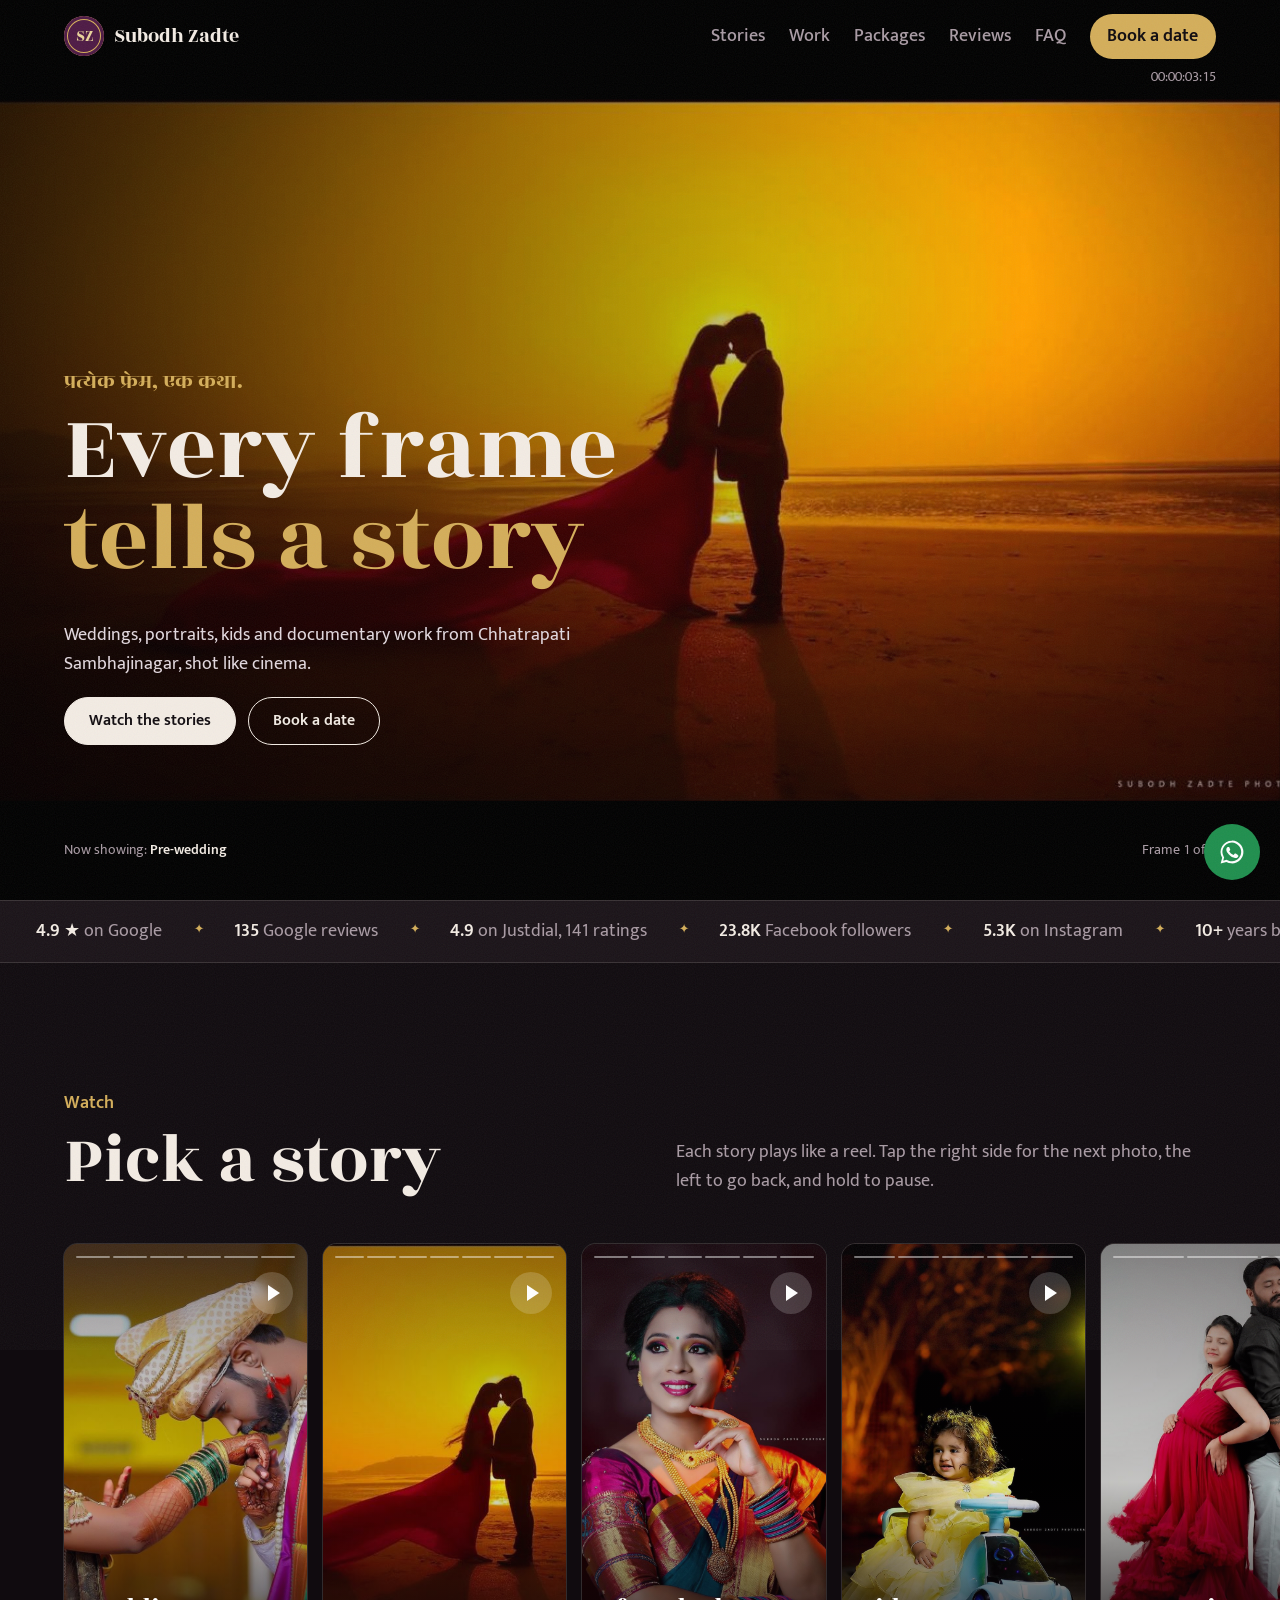
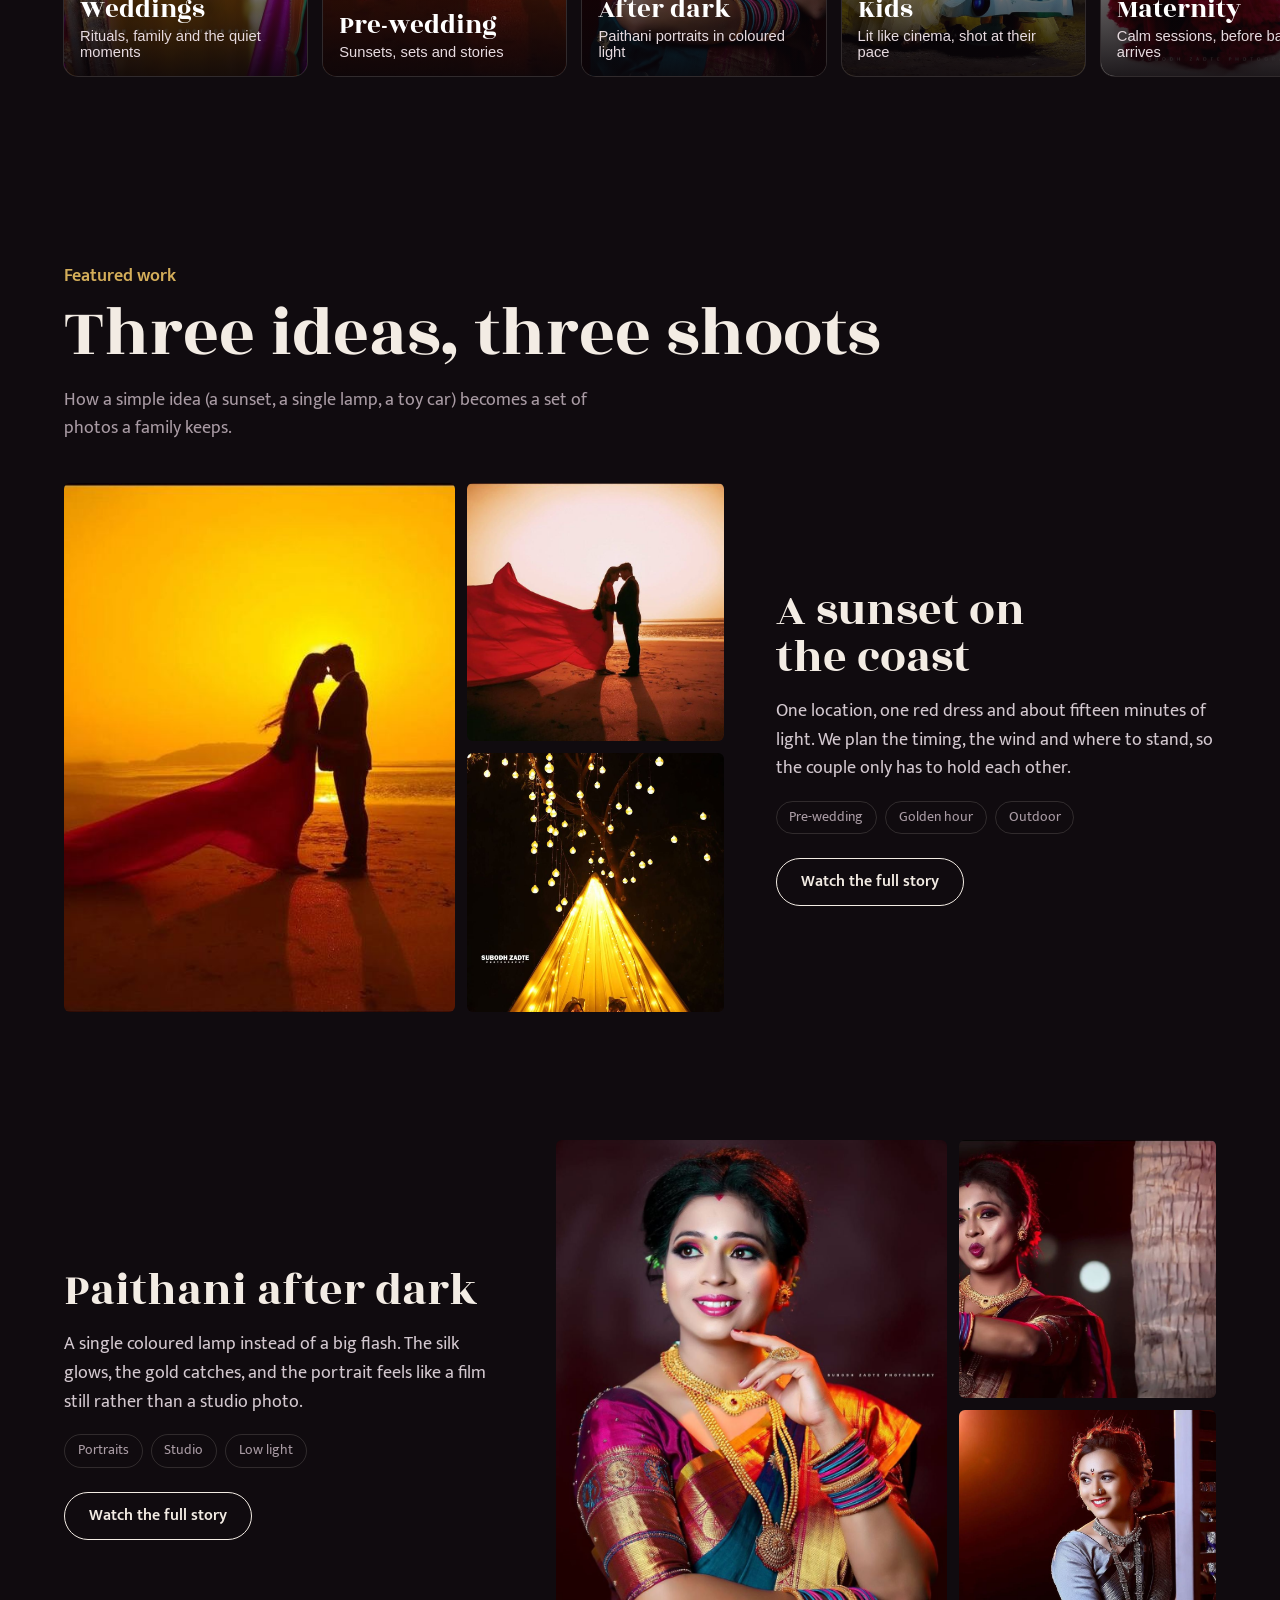
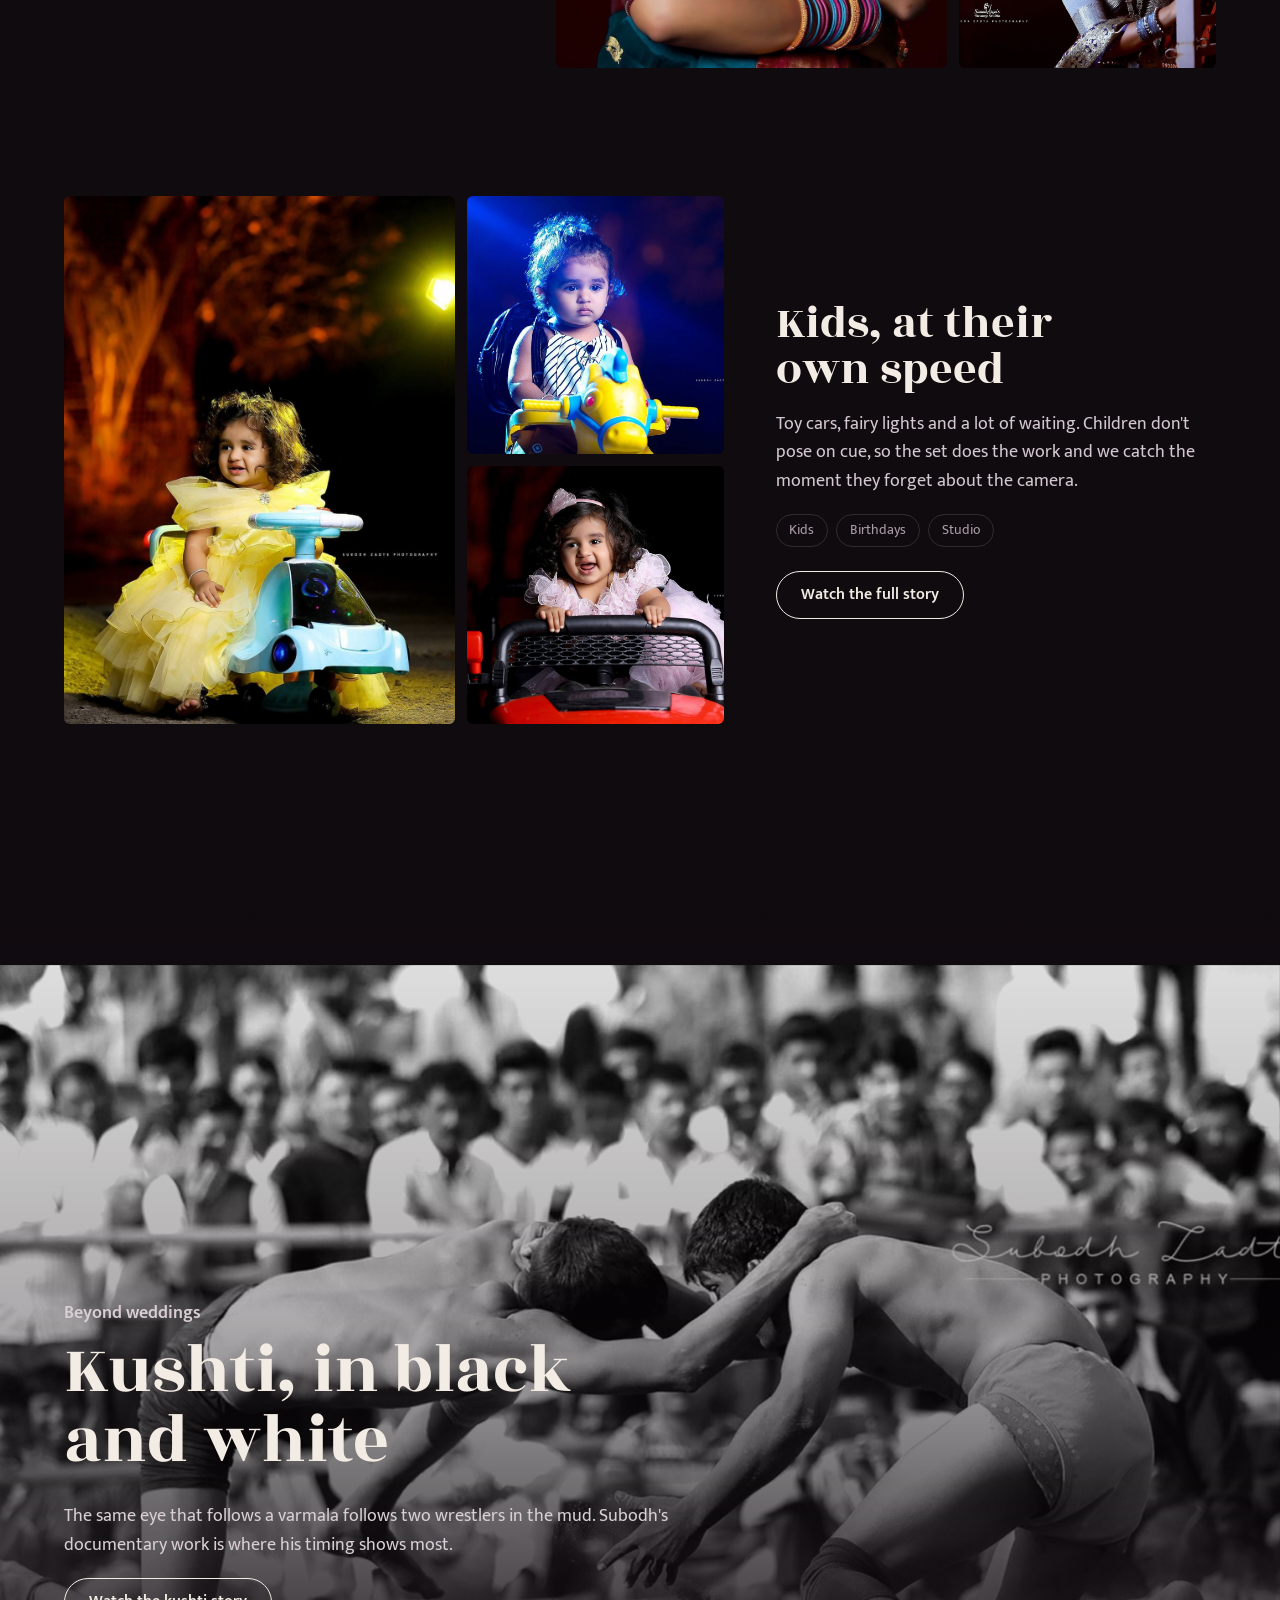
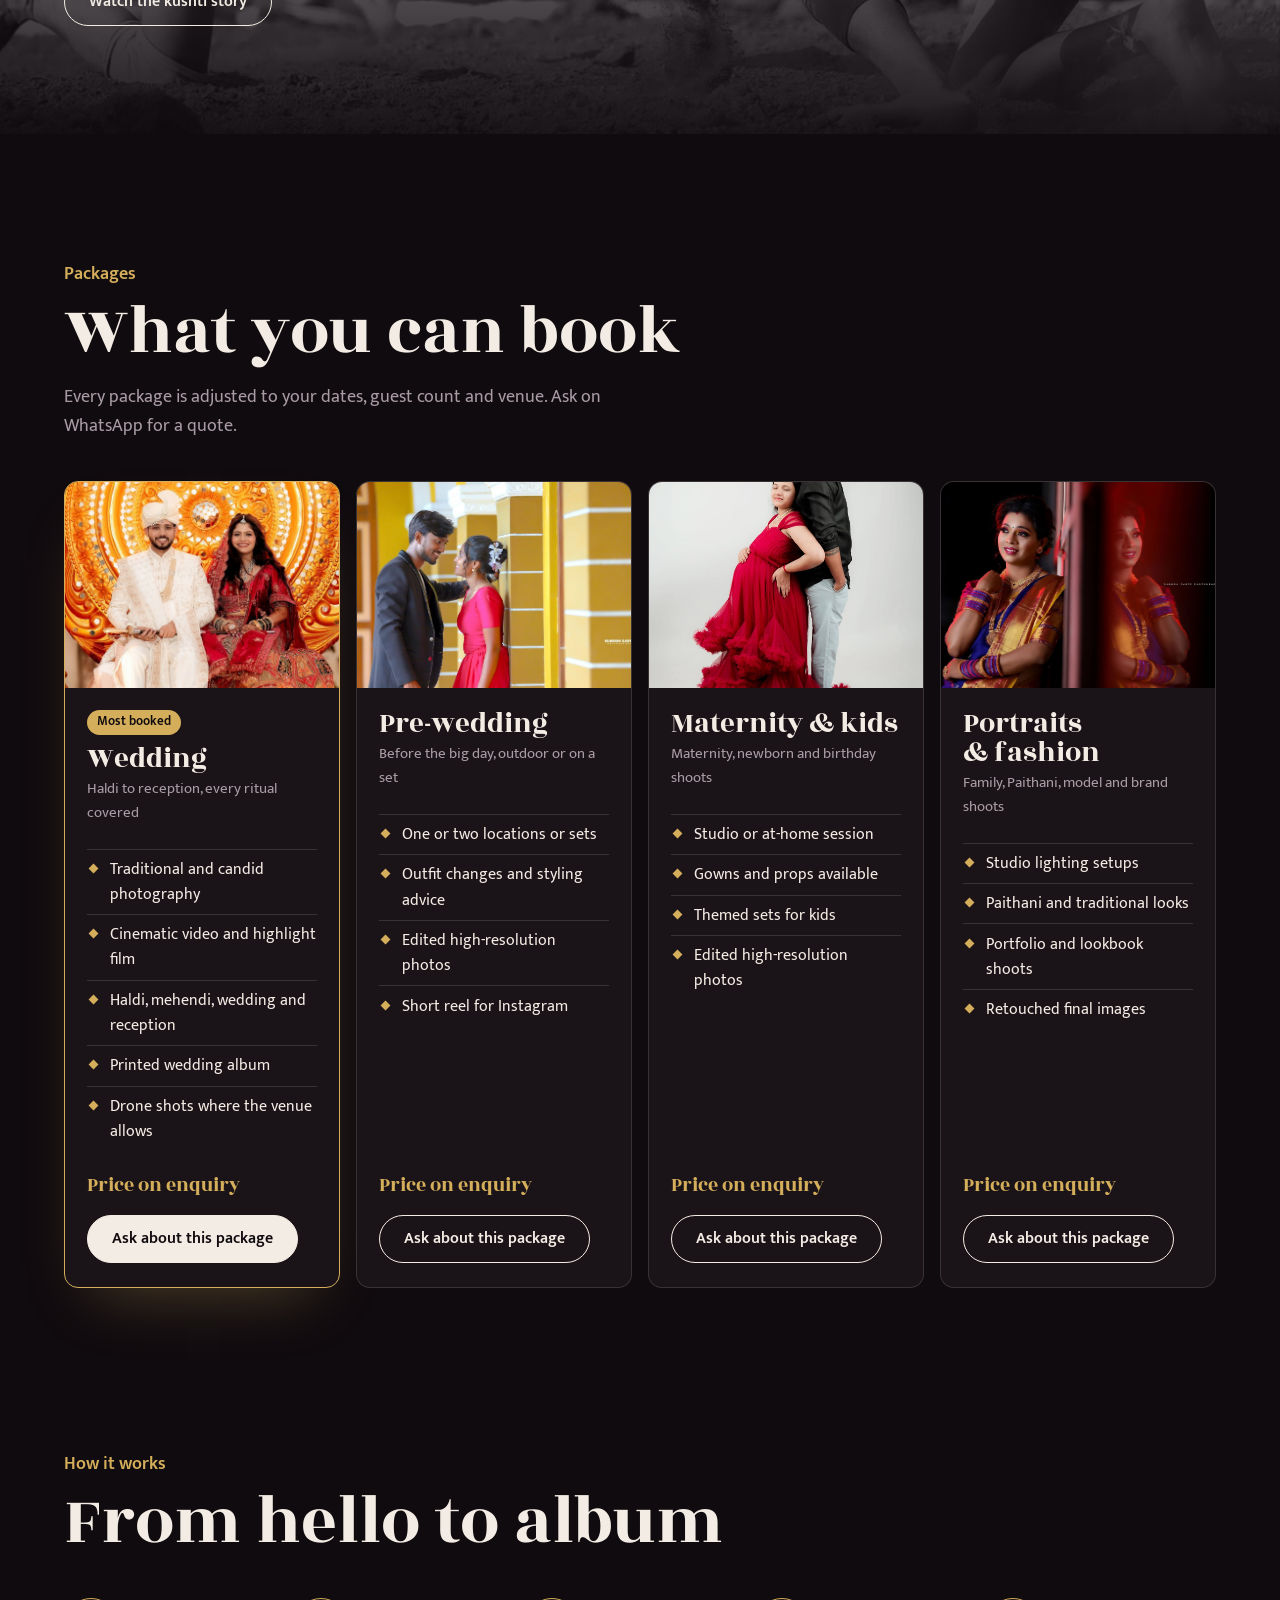
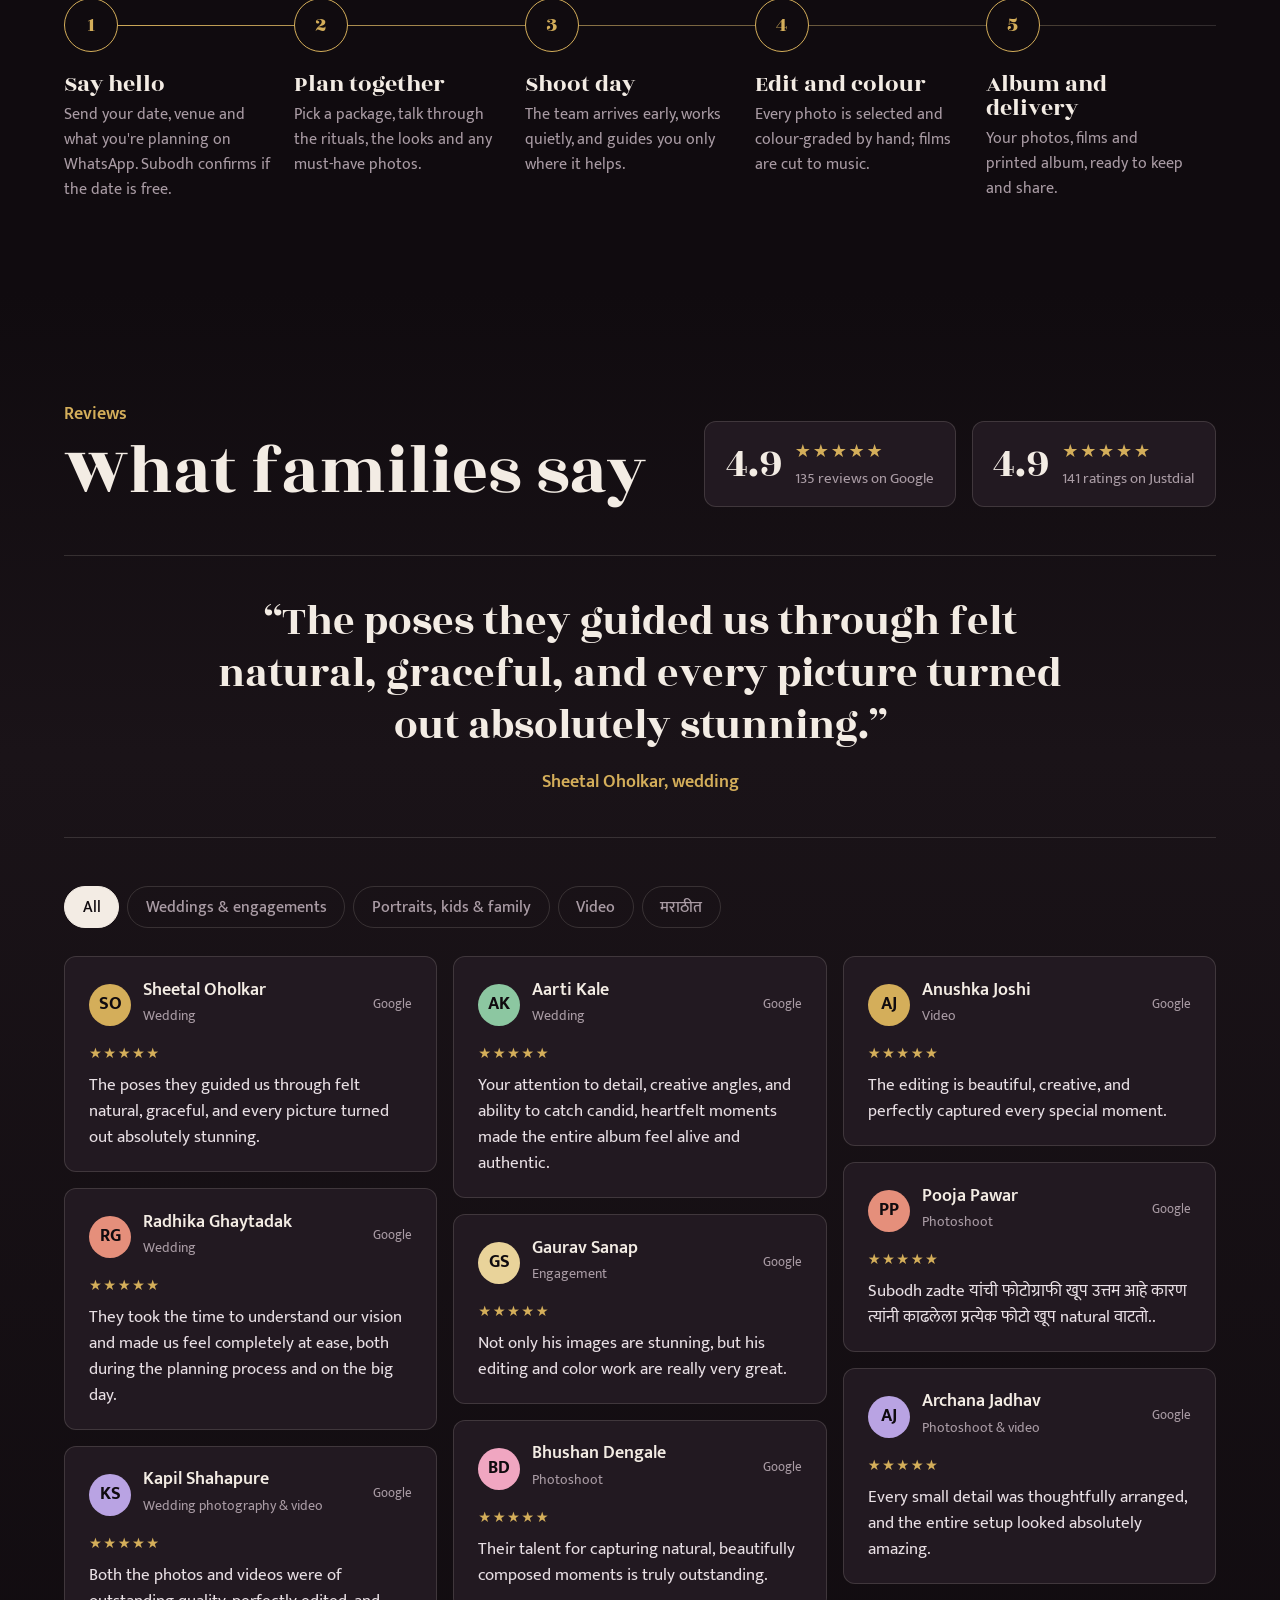
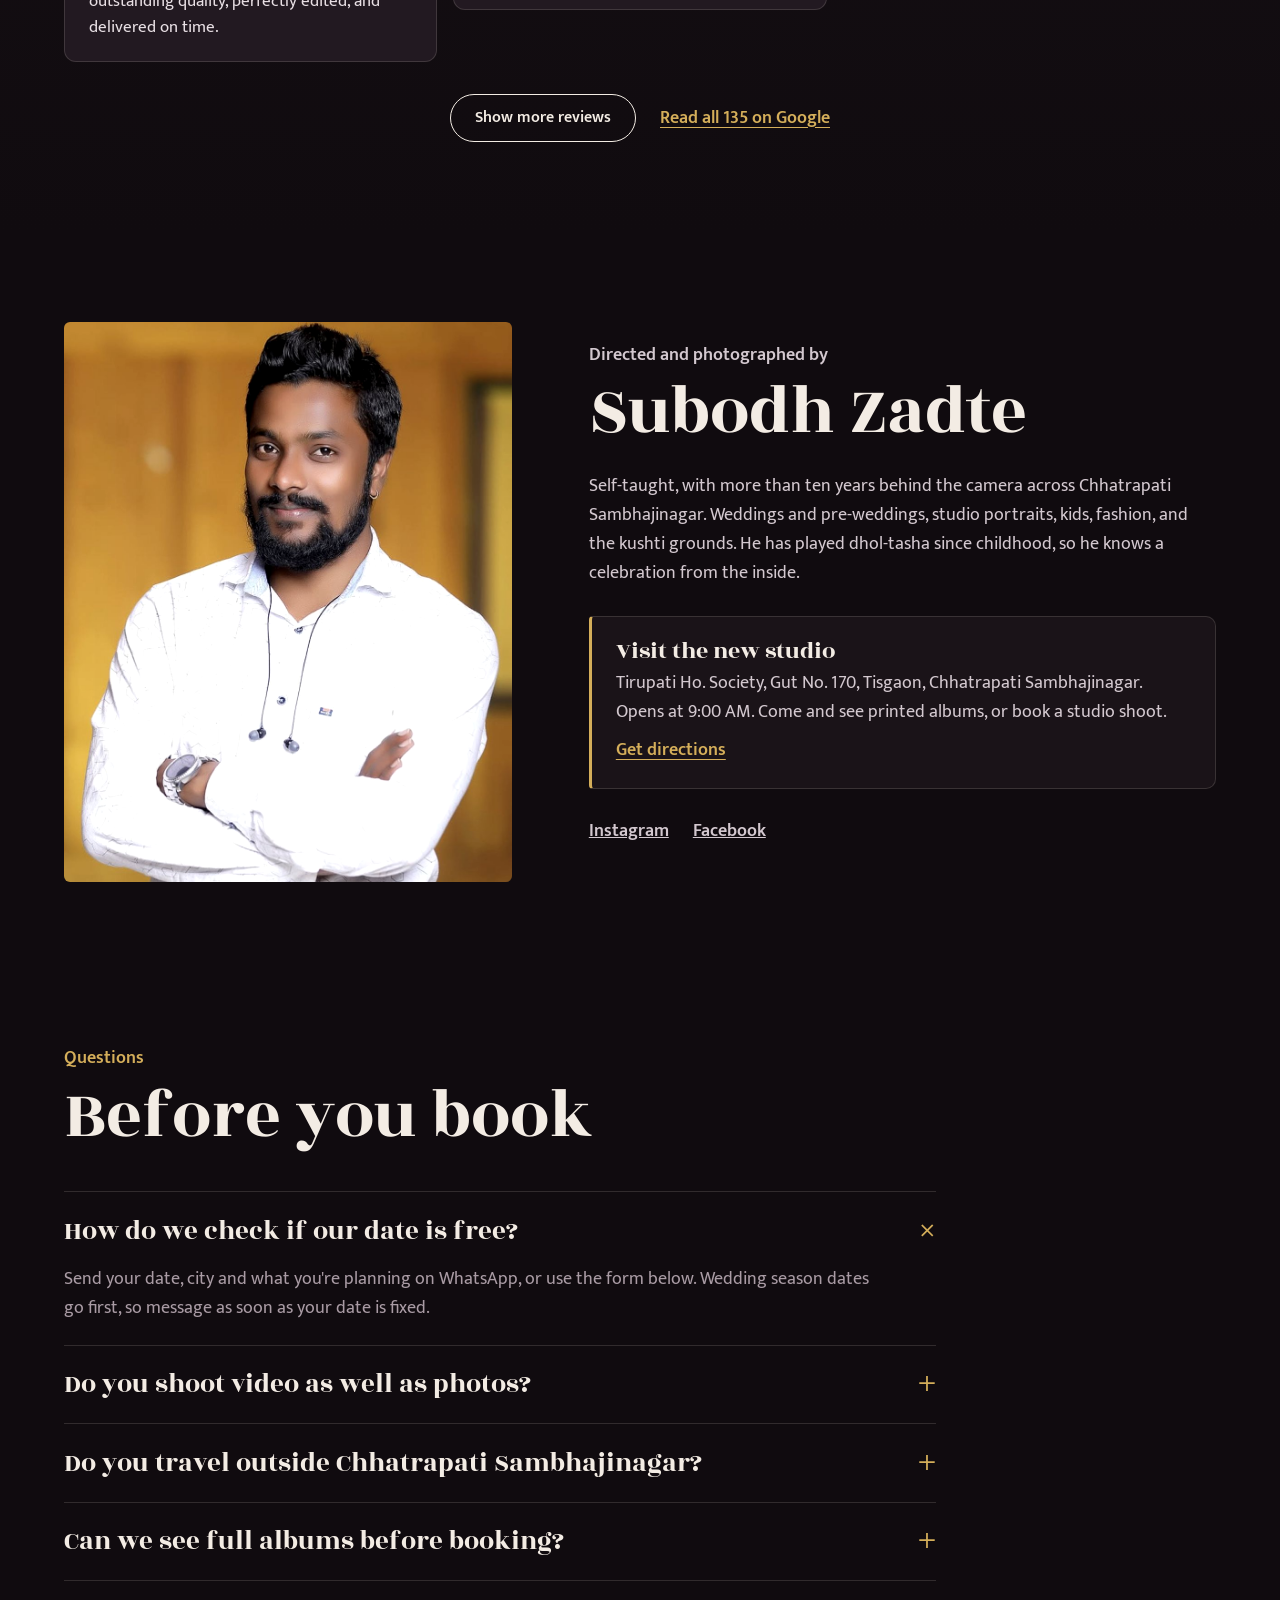
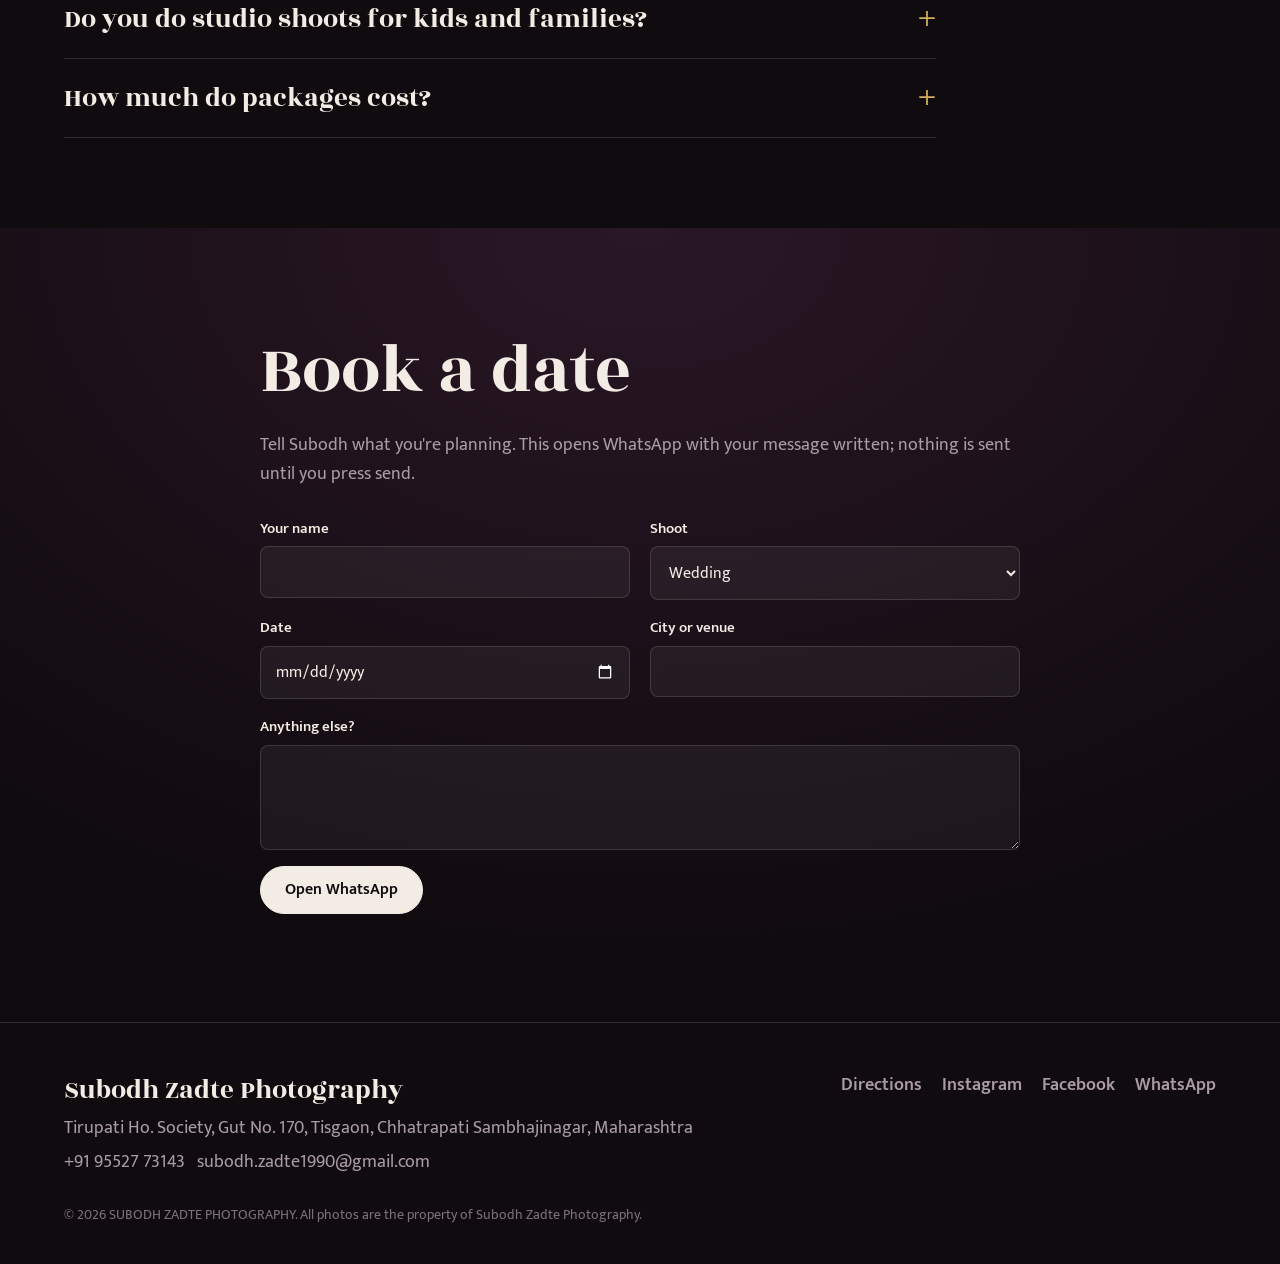
==== gallery.html @ 6747ebf0 "new design" ====
<!DOCTYPE html>
<html lang="en">
<head>
  <meta charset="utf-8">
  <meta name="viewport" content="width=device-width, initial-scale=1">
  <title>Subodh Zadte Photography | Cinematic Gallery</title>
  <meta name="description" content="Weddings, pre-weddings, portraits, maternity, kids and documentary photography by Subodh Zadte, Chhatrapati Sambhajinagar. Rated 4.9 on Google. Book your date on WhatsApp.">
  <meta name="theme-color" content="#100B0F">
  <meta property="og:title" content="Subodh Zadte Photography">
  <meta property="og:image" content="images/og-image.jpg">
  <link rel="icon" href="images/favicon.svg" type="image/svg+xml">
  <link rel="preconnect" href="https://fonts.googleapis.com">
  <link rel="preconnect" href="https://fonts.gstatic.com" crossorigin>
  <link href="https://fonts.googleapis.com/css2?family=Mukta:wght@400;500;600;700&family=Rozha+One&display=swap" rel="stylesheet">
  <link rel="stylesheet" href="css/gallery.css">
</head>
<body>
  <a class="skip" href="#stories">Skip to the stories</a>
  <div class="grain" aria-hidden="true"></div>

  <header class="top">
    <a class="brand" href="#top" aria-label="Subodh Zadte Photography, back to top"><span class="mark" aria-hidden="true">SZ</span><span>Subodh Zadte</span></a>
    <nav aria-label="Main">
      <a href="#stories">Stories</a>
      <a href="#work">Work</a>
      <a href="#packages">Packages</a>
      <a href="#reviews">Reviews</a>
      <a href="#faq">FAQ</a>
      <a class="cta" href="#book">Book a date</a>
    </nav>
  </header>

  <main id="top">
    <!-- 1. HERO: letterboxed film -->
    <section class="film" aria-label="Featured photographs">
      <div class="bar-top" aria-hidden="true"><span></span><span class="tc" id="tc">00:00:00:00</span></div>
      <div class="screen">
        <div class="shots" id="shots"></div>
        <div class="title">
          <p class="mr" lang="mr">प्रत्येक फ्रेम, एक कथा.</p>
          <h1>Every frame <em>tells a story</em></h1>
          <p class="sub">Weddings, portraits, kids and documentary work from Chhatrapati Sambhajinagar, shot like cinema.</p>
          <div class="actions"><a class="btn" href="#stories">Watch the stories</a><a class="btn ghost" href="#book">Book a date</a></div>
        </div>
      </div>
      <div class="bar-bottom" aria-hidden="true"><span>Now showing: <b id="nowShowing">Pre-wedding</b></span><span id="reelNo">Frame 1 of 5</span></div>
    </section>

    <!-- 2. TICKER -->
    <div class="ticker" aria-label="Subodh Zadte Photography in numbers">
      <div class="ticker-track">
        <ul>
          <li><b>4.9 ★</b> on Google</li><li><b>135</b> Google reviews</li><li><b>4.9</b> on Justdial, 141 ratings</li>
          <li><b>23.8K</b> Facebook followers</li><li><b>5.3K</b> on Instagram</li><li><b>10+</b> years behind the camera</li>
        </ul>
        <ul aria-hidden="true">
          <li><b>4.9 ★</b> on Google</li><li><b>135</b> Google reviews</li><li><b>4.9</b> on Justdial, 141 ratings</li>
          <li><b>23.8K</b> Facebook followers</li><li><b>5.3K</b> on Instagram</li><li><b>10+</b> years behind the camera</li>
        </ul>
      </div>
    </div>

    <!-- 3. STORIES: tall reel cards -->
    <section class="stories" id="stories" aria-labelledby="storiesTitle">
      <div class="head">
        <div>
          <p class="kicker">Watch</p>
          <h2 id="storiesTitle">Pick a story</h2>
        </div>
        <p>Each story plays like a reel. Tap the right side for the next photo, the left to go back, and hold to pause.</p>
      </div>
      <div class="story-row" id="storyRow"></div>
    </section>

    <!-- 4. FEATURED WORK: editorial spreads -->
    <section class="work" id="work" aria-labelledby="workTitle">
      <div class="head">
        <div>
          <p class="kicker">Featured work</p>
          <h2 id="workTitle">Three ideas, three shoots</h2>
        </div>
        <p>How a simple idea (a sunset, a single lamp, a toy car) becomes a set of photos a family keeps.</p>
      </div>
      <div id="spreads"></div>
    </section>

    <!-- 5. SPOTLIGHT: documentary -->
    <section class="spot" aria-labelledby="spotTitle">
      <img class="spot-bg" src="images/g-kushti-1.jpg" alt="Wrestlers grappling in the mud at a kushti match, in black and white" loading="lazy">
      <div class="spot-copy">
        <p class="kicker">Beyond weddings</p>
        <h2 id="spotTitle">Kushti, in black and white</h2>
        <p>The same eye that follows a varmala follows two wrestlers in the mud. Subodh's documentary work is where his timing shows most.</p>
        <button class="btn ghost" data-open-story="kushti">Watch the kushti story</button>
      </div>
    </section>

    <!-- 6. PACKAGES -->
    <section class="packages" id="packages" aria-labelledby="pkTitle">
      <div class="head">
        <div>
          <p class="kicker">Packages</p>
          <h2 id="pkTitle">What you can book</h2>
        </div>
        <p>Every package is adjusted to your dates, guest count and venue. Ask on WhatsApp for a quote.</p>
      </div>
      <div class="pk-grid" id="pkGrid"></div>
    </section>

    <!-- 7. PROCESS -->
    <section class="process" aria-labelledby="processTitle">
      <div class="head">
        <div>
          <p class="kicker">How it works</p>
          <h2 id="processTitle">From hello to album</h2>
        </div>
      </div>
      <ol class="steps" id="steps"></ol>
    </section>

    <!-- 8. REVIEWS -->
    <section class="reviews" id="reviews" aria-labelledby="revTitle">
      <div class="rev-top">
        <div>
          <p class="kicker">Reviews</p>
          <h2 id="revTitle">What families say</h2>
        </div>
        <div class="scores">
          <a class="score" href="https://www.google.com/search?q=subodh+zadte+photography" target="_blank" rel="noopener"><b>4.9</b><span class="stars" aria-hidden="true">★★★★★</span><span>135 reviews on Google</span></a>
          <div class="score"><b>4.9</b><span class="stars" aria-hidden="true">★★★★★</span><span>141 ratings on Justdial</span></div>
        </div>
      </div>
      <figure class="feature-quote" aria-live="polite">
        <blockquote id="fqText"></blockquote>
        <figcaption id="fqWho"></figcaption>
      </figure>
      <div class="rev-filters" role="group" aria-label="Filter reviews">
        <button class="chip is-on" data-f="all" aria-pressed="true">All</button>
        <button class="chip" data-f="wedding" aria-pressed="false">Weddings &amp; engagements</button>
        <button class="chip" data-f="portrait" aria-pressed="false">Portraits, kids &amp; family</button>
        <button class="chip" data-f="video" aria-pressed="false">Video</button>
        <button class="chip" data-f="mr" aria-pressed="false">मराठीत</button>
      </div>
      <!-- Excerpts from public Google reviews of SUBODH ZADTE PHOTOGRAPHY, quoted word for word. -->
      <div class="rev-grid" id="revGrid"></div>
      <div class="rev-more">
        <button class="btn ghost" id="revMore">Show more reviews</button>
        <a class="link" href="https://www.google.com/search?q=subodh+zadte+photography" target="_blank" rel="noopener">Read all 135 on Google</a>
      </div>
    </section>

    <!-- 9. DIRECTOR + STUDIO -->
    <section class="director" aria-labelledby="dirTitle">
      <img src="images/about-subodh.jpg" alt="Portrait of Subodh Zadte" loading="lazy">
      <div>
        <p class="kicker">Directed and photographed by</p>
        <h2 id="dirTitle">Subodh Zadte</h2>
        <p>Self-taught, with more than ten years behind the camera across Chhatrapati Sambhajinagar. Weddings and pre-weddings, studio portraits, kids, fashion, and the kushti grounds. He has played dhol-tasha since childhood, so he knows a celebration from the inside.</p>
        <div class="studio">
          <h3>Visit the new studio</h3>
          <p>Tirupati Ho. Society, Gut No. 170, Tisgaon, Chhatrapati Sambhajinagar. Opens at 9:00 AM. Come and see printed albums, or book a studio shoot.</p>
          <a class="link" href="https://www.google.com/maps/search/?api=1&query=SUBODH+ZADTE+PHOTOGRAPHY+Tisgaon" target="_blank" rel="noopener">Get directions</a>
        </div>
        <p class="social">
          <a href="https://www.instagram.com/subodh_zadte_photography/" target="_blank" rel="noopener">Instagram</a>
          <a href="https://www.facebook.com/subodhzadte143" target="_blank" rel="noopener">Facebook</a>
        </p>
      </div>
    </section>

    <!-- 10. FAQ -->
    <section class="faq" id="faq" aria-labelledby="faqTitle">
      <div class="head"><div><p class="kicker">Questions</p><h2 id="faqTitle">Before you book</h2></div></div>
      <div class="faq-list" id="faqList"></div>
    </section>

    <!-- 11. BOOK -->
    <section class="book" id="book" aria-labelledby="bookTitle">
      <div class="book-in">
        <h2 id="bookTitle">Book a date</h2>
        <p>Tell Subodh what you're planning. This opens WhatsApp with your message written; nothing is sent until you press send.</p>
        <form id="bookForm" novalidate>
          <label><span>Your name</span><input id="bName" type="text" autocomplete="name" required></label>
          <label><span>Shoot</span>
            <select id="bShoot">
              <option>Wedding</option><option>Pre-wedding</option><option>Engagement</option><option>Portraits</option>
              <option>Maternity</option><option>Kids &amp; newborn</option><option>Mehendi &amp; haldi</option><option>Fashion</option><option>Something else</option>
            </select>
          </label>
          <label><span>Date</span><input id="bDate" type="date"></label>
          <label><span>City or venue</span><input id="bVenue" type="text"></label>
          <label class="full"><span>Anything else?</span><textarea id="bMsg" rows="3"></textarea></label>
          <p class="err" id="bErr" role="alert" hidden>Please add your name.</p>
          <button class="btn" type="submit">Open WhatsApp</button>
        </form>
      </div>
    </section>
  </main>

  <footer class="foot">
    <div>
      <p class="foot-brand">Subodh Zadte Photography</p>
      <p>Tirupati Ho. Society, Gut No. 170, Tisgaon, Chhatrapati Sambhajinagar, Maharashtra</p>
      <p><a href="tel:+919552773143">+91 95527 73143</a> &nbsp; <a href="mailto:subodh.zadte1990@gmail.com">subodh.zadte1990@gmail.com</a></p>
    </div>
    <nav aria-label="More">
      <a href="https://www.google.com/maps/search/?api=1&query=SUBODH+ZADTE+PHOTOGRAPHY+Tisgaon" target="_blank" rel="noopener">Directions</a>
      <a href="https://www.instagram.com/subodh_zadte_photography/" target="_blank" rel="noopener">Instagram</a>
      <a href="https://www.facebook.com/subodhzadte143" target="_blank" rel="noopener">Facebook</a>
      <a href="https://wa.me/919552773143" target="_blank" rel="noopener">WhatsApp</a>
    </nav>
    <p class="copy">&copy; <span id="year">2026</span> SUBODH ZADTE PHOTOGRAPHY. All photos are the property of Subodh Zadte Photography.</p>
  </footer>

  <a class="wa-float" href="https://wa.me/919552773143" target="_blank" rel="noopener" aria-label="Chat on WhatsApp">
    <svg viewBox="0 0 32 32" width="28" height="28" aria-hidden="true"><path fill="currentColor" d="M16 3a13 13 0 0 0-11.2 19.6L3 29l6.6-1.7A13 13 0 1 0 16 3zm0 23.7c-2 0-4-.6-5.7-1.6l-.4-.2-3.9 1 1-3.8-.3-.4A10.7 10.7 0 1 1 16 26.7zm5.9-8c-.3-.2-1.9-1-2.2-1-.3-.1-.5-.2-.7.2l-1 1.2c-.2.2-.4.3-.7.1a8.8 8.8 0 0 1-4.4-3.8c-.3-.6.3-.5 1-1.8.1-.2 0-.4 0-.5l-1-2.4c-.3-.6-.5-.5-.7-.5h-.6c-.2 0-.6.1-.9.4-.3.3-1.2 1.1-1.2 2.8s1.2 3.2 1.4 3.5c.2.2 2.4 3.7 5.8 5.2 2.2.9 3 1 4.1.8.7-.1 1.9-.8 2.2-1.5.3-.7.3-1.4.2-1.5l-.6-.3z"/></svg>
  </a>

  <!-- Story viewer -->
  <dialog class="viewer" id="viewer" aria-label="Story">
    <div class="v-stage" id="vStage">
      <img class="v-blur" id="vBlur" alt="" aria-hidden="true">
      <img class="v-img" id="vImg" alt="">
      <button class="v-zone v-prev" id="vPrev" aria-label="Previous photo"></button>
      <button class="v-zone v-next" id="vNext" aria-label="Next photo"></button>
      <p class="v-caption" id="vCaption"></p>
    </div>
    <div class="v-end" id="vEnd" hidden>
      <p>Like this?</p>
      <a class="btn" id="vBook" href="#book">Book this shoot</a>
      <button class="btn ghost" id="vReplay">Watch again</button>
      <button class="btn ghost" id="vNextStory">Next story</button>
    </div>
    <div class="v-chrome">
      <div class="v-bars" id="vBars"></div>
      <div class="v-head"><span class="v-dot" id="vDot"></span><b id="vTitle"></b><button class="v-close" id="vClose" aria-label="Close story">&times;</button></div>
    </div>
  </dialog>

  <!-- Single photo viewer -->
  <dialog class="frame-view" id="frameView" aria-label="Photo">
    <img id="frameImg" alt="">
    <button class="v-close" id="frameClose" aria-label="Close photo">&times;</button>
  </dialog>

  <script src="js/gallery.js"></script>
</body>
</html>
---- css/gallery.css ----
/* SUBODH ZADTE PHOTOGRAPHY: Cinematic gallery
   VOICE: confident, editorial, a little theatrical.
   IDEA: a cinema. Letterboxed opening titles with a timecode, reels you tap through,
         editorial spreads, and reviews laid out like press notices.
   COLOUR: plum-black screen, warm paper text; zari gold and kumkum red only as small marks.
   TYPE: Rozha One for titles, Mukta for text. */
:root {
  --black: #100B0F; --panel: #1A1318; --panel-2: #221921; --ink: #F3ECE4; --muted: #A99BA4; --line: rgba(243, 236, 228, .14);
  --gold: #D4AE5A; --red: #C8323F; --paithani: #4E1A45;
  --display: "Rozha One", Georgia, serif;
  --body: "Mukta", system-ui, -apple-system, "Segoe UI", sans-serif;
  --ease: cubic-bezier(.2, .7, .2, 1);
  --pad: max(5vw, 16px);
}
*, *::before, *::after { box-sizing: border-box; min-width: 0; }
html { scroll-behavior: smooth; overflow-x: clip; background: var(--black); color-scheme: dark; scroll-padding-top: 70px; }
body { margin: 0; background: var(--black); color: var(--ink); font: 18px/1.6 var(--body); -webkit-font-smoothing: antialiased; }
img { display: block; max-width: 100%; }
a { color: inherit; }
h1, h2, h3 { font-family: var(--display); font-weight: 400; line-height: 1; margin: 0 0 .35em; text-wrap: balance; }
h2 { font-size: clamp(2.5rem, 5.5vw, 4.6rem); }
p { margin: 0 0 1em; }
:focus-visible { outline: 2px solid var(--gold); outline-offset: 3px; }
.skip { position: absolute; left: -999px; top: 0; z-index: 100; background: var(--gold); color: #000; padding: .6rem 1rem; }
.skip:focus { left: 1rem; }
.kicker { color: var(--gold); font-weight: 600; margin-bottom: .5rem; }
.stars { color: var(--gold); letter-spacing: .1em; }
.link { color: var(--gold); font-weight: 600; text-underline-offset: 4px; }

.btn {
  display: inline-flex; align-items: center; justify-content: center; min-height: 48px; padding: 0 1.5rem;
  border-radius: 999px; border: 1.5px solid var(--ink); background: var(--ink); color: var(--black);
  font: 600 1rem/1 var(--body); text-decoration: none; cursor: pointer; transition: background-color .2s, color .2s, border-color .2s;
}
.btn:hover { background: var(--gold); border-color: var(--gold); color: var(--black); }
.btn.ghost { background: transparent; color: var(--ink); }
.btn.ghost:hover { background: var(--ink); color: var(--black); }
.chip {
  min-height: 42px; padding: 0 1.1rem; border-radius: 999px; border: 1px solid var(--line); background: transparent;
  color: var(--muted); font: 500 .98rem var(--body); cursor: pointer;
}
.chip:hover { color: var(--ink); border-color: var(--muted); }
.chip.is-on { background: var(--ink); color: var(--black); border-color: var(--ink); }

.grain {
  position: fixed; inset: -50%; z-index: 90; pointer-events: none; opacity: .06;
  background-image: url("data:image/svg+xml,%3Csvg xmlns='http://www.w3.org/2000/svg' width='160' height='160'%3E%3Cfilter id='n'%3E%3CfeTurbulence type='fractalNoise' baseFrequency='.9' numOctaves='2' stitchTiles='stitch'/%3E%3C/filter%3E%3Crect width='100%25' height='100%25' filter='url(%23n)'/%3E%3C/svg%3E");
}
@media (prefers-reduced-motion: no-preference) {
  .grain { animation: grain .9s steps(4) infinite; }
  @keyframes grain { 25% { transform: translate(-3%, 2%); } 50% { transform: translate(2%, -3%); } 75% { transform: translate(-2%, -1%); } }
}

/* Header */
.top { position: fixed; inset: 0 0 auto; z-index: 50; display: flex; align-items: center; justify-content: space-between; gap: 1rem; padding: 14px var(--pad); transition: background-color .3s; }
.top.solid { background: rgba(16, 11, 15, .9); backdrop-filter: blur(12px); }
.brand { display: flex; align-items: center; gap: .6rem; text-decoration: none; font: 1.25rem var(--display); }
.mark { display: grid; place-items: center; width: 40px; height: 40px; border-radius: 50%; background: var(--paithani); color: #E9D39A; font-size: 1rem; box-shadow: inset 0 0 0 3px var(--paithani), inset 0 0 0 4px var(--gold); }
.top nav { display: flex; align-items: center; gap: 1.5rem; }
.top nav a { text-decoration: none; font-weight: 500; color: var(--muted); }
.top nav a:hover { color: var(--ink); }
.top nav .cta { color: var(--black); background: var(--gold); padding: .5rem 1.1rem; border-radius: 999px; font-weight: 600; }
.top nav .cta:hover { background: var(--ink); color: var(--black); }

/* Section heads */
.head { padding: 0 var(--pad); display: flex; justify-content: space-between; align-items: end; flex-wrap: wrap; gap: 1rem 3rem; margin-bottom: 2.5rem; }
.head h2 { margin: 0; }
.head > p { color: var(--muted); max-width: 30em; margin: 0; }

/* 1. Hero */
.film { height: 100svh; min-height: 560px; display: grid; grid-template-rows: 11vh 1fr 11vh; background: #000; }
.bar-top, .bar-bottom { display: flex; justify-content: space-between; align-items: center; padding: 0 var(--pad); font-size: .9rem; color: var(--muted); font-variant-numeric: tabular-nums; }
.bar-top { align-items: flex-end; padding-bottom: .6rem; }
.bar-bottom b { color: var(--ink); font-weight: 600; }
.screen { position: relative; overflow: hidden; }
.shots img { position: absolute; inset: 0; width: 100%; height: 100%; object-fit: cover; opacity: 0; transition: opacity 1.6s ease; }
.shots img.on { opacity: 1; }
@media (prefers-reduced-motion: no-preference) { .shots img.on { animation: push 7s ease-out both; } @keyframes push { from { transform: scale(1.1); } } }
.screen::after { content: ""; position: absolute; inset: 0; background: linear-gradient(90deg, rgba(0,0,0,.72) 0%, rgba(0,0,0,.25) 55%, rgba(0,0,0,0) 80%), linear-gradient(0deg, rgba(0,0,0,.45), transparent 40%); }
.title { position: absolute; z-index: 2; left: var(--pad); bottom: 8%; max-width: min(640px, 86vw); }
.mr { font: clamp(1.1rem, 1.8vw, 1.4rem) var(--display); color: var(--gold); margin-bottom: .4rem; }
.title h1 { font-size: clamp(3rem, 7.5vw, 6.4rem); line-height: .95; }
.title h1 em { font-style: normal; display: block; color: var(--gold); }
.sub { font-size: 1.15rem; color: #E2D8DE; max-width: 30em; }
.actions { display: flex; flex-wrap: wrap; gap: .75rem; }

/* 2. Ticker */
.ticker { overflow: hidden; border-block: 1px solid var(--line); background: var(--panel); }
.ticker-track { display: flex; width: max-content; }
.ticker ul { display: flex; list-style: none; margin: 0; padding: 1rem 0; }
.ticker li { white-space: nowrap; padding: 0 2.25rem; color: var(--muted); position: relative; }
.ticker li::after { content: "✦"; position: absolute; right: -.4rem; color: var(--gold); font-size: .8rem; top: .2rem; }
.ticker b { color: var(--ink); font-weight: 600; }
@media (prefers-reduced-motion: no-preference) {
  .ticker-track { animation: tick 38s linear infinite; }
  .ticker:hover .ticker-track { animation-play-state: paused; }
  @keyframes tick { to { transform: translateX(-50%); } }
}

/* 3. Stories: tall reel cards */
.stories { padding: 14vh 0 10vh; }
.story-row { display: flex; gap: 16px; overflow-x: auto; padding: .5rem var(--pad) 1.5rem; scroll-snap-type: x mandatory; scroll-padding-inline: var(--pad); scrollbar-width: thin; scrollbar-color: #3a2c35 transparent; }
.story {
  position: relative; flex: none; width: clamp(200px, 19vw, 260px); aspect-ratio: 9 / 16; scroll-snap-align: start;
  border: 0; padding: 0; border-radius: 14px; overflow: hidden; background: var(--panel); color: #fff; cursor: pointer; text-align: left;
  box-shadow: 0 0 0 1px var(--line);
}
.story img { position: absolute; inset: 0; width: 100%; height: 100%; object-fit: cover; transition: transform .8s var(--ease); }
.story::after { content: ""; position: absolute; inset: 0; background: linear-gradient(0deg, rgba(10,5,9,.9) 0%, rgba(10,5,9,.1) 45%, rgba(10,5,9,.45) 100%); }
.story:hover img { transform: scale(1.06); }
.story .dashes { position: absolute; z-index: 1; top: 12px; left: 12px; right: 12px; display: flex; gap: 3px; }
.story .dashes i { flex: 1; height: 2px; border-radius: 2px; background: rgba(255,255,255,.45); }
.story .s-text { position: absolute; z-index: 1; left: 16px; right: 16px; bottom: 16px; }
.story .s-title { display: block; font: 1.7rem/1.05 var(--display); }
.story .s-line { display: block; font-size: .92rem; color: #E6DADF; margin-top: .3rem; }
.story .s-play { position: absolute; z-index: 1; top: 28px; right: 14px; width: 42px; height: 42px; border-radius: 50%; background: rgba(255,255,255,.18); backdrop-filter: blur(6px); display: grid; place-items: center; }
.story .s-play::before { content: ""; margin-left: 3px; border-left: 12px solid #fff; border-block: 8px solid transparent; }
.story.seen .s-play { background: rgba(212, 174, 90, .85); }

/* 4. Featured spreads */
.work { padding: 8vh 0 6vh; }
.spread { display: grid; grid-template-columns: minmax(0, 1.5fr) minmax(0, 1fr); gap: clamp(1.5rem, 4vw, 4rem); padding: 0 var(--pad); margin-bottom: clamp(5rem, 10vw, 8rem); align-items: center; }
.spread.alt { grid-template-columns: minmax(0, 1fr) minmax(0, 1.5fr); }
.spread.alt .sp-photos { order: 2; }
.sp-photos { display: grid; grid-template-columns: repeat(5, minmax(0, 1fr)); grid-template-rows: repeat(6, minmax(0, 1fr)); gap: 12px; aspect-ratio: 5 / 4; }
.sp-photos button { padding: 0; border: 0; background: var(--panel); border-radius: 6px; overflow: hidden; cursor: zoom-in; }
.sp-photos img { width: 100%; height: 100%; object-fit: cover; transition: transform .8s var(--ease); }
.sp-photos button:hover img { transform: scale(1.04); }
.sp-photos .a { grid-column: 1 / 4; grid-row: 1 / 7; }
.sp-photos .b { grid-column: 4 / 6; grid-row: 1 / 4; }
.sp-photos .c { grid-column: 4 / 6; grid-row: 4 / 7; }
.sp-copy h3 { font-size: clamp(2rem, 3.6vw, 3rem); }
.sp-copy p { color: #D3C8CF; }
.sp-meta { display: flex; flex-wrap: wrap; gap: .5rem; margin: 1rem 0 1.5rem; }
.sp-meta span { font-size: .9rem; color: var(--muted); border: 1px solid var(--line); border-radius: 999px; padding: .25rem .8rem; }

/* 5. Spotlight */
.spot { position: relative; min-height: 92vh; display: grid; align-items: end; overflow: hidden; }
.spot-bg { position: absolute; inset: 0; width: 100%; height: 115%; object-fit: cover; filter: grayscale(1) contrast(1.1); will-change: transform; }
.spot::after { content: ""; position: absolute; inset: 0; background: linear-gradient(0deg, rgba(16,11,15,.95) 0%, rgba(16,11,15,.35) 50%, rgba(16,11,15,.1) 100%); }
.spot-copy { position: relative; z-index: 1; padding: 0 var(--pad) 12vh; max-width: 760px; }
.spot-copy p { color: #D9CED5; font-size: 1.15rem; }

/* 6. Packages */
.packages { padding: 14vh 0 8vh; }
.pk-grid { display: grid; grid-template-columns: repeat(4, minmax(0, 1fr)); gap: 16px; padding: 0 var(--pad); }
.pk { display: flex; flex-direction: column; background: var(--panel); border: 1px solid var(--line); border-radius: 14px; overflow: hidden; }
.pk img { width: 100%; aspect-ratio: 4 / 3; object-fit: cover; }
.pk-body { display: flex; flex-direction: column; flex: 1; padding: 1.4rem 1.4rem 1.5rem; }
.pk h3 { font-size: 1.8rem; margin-bottom: .2rem; }
.pk .for { color: var(--muted); font-size: .95rem; }
.pk ul { list-style: none; margin: .5rem 0 1.25rem; padding: 0; flex: 1; }
.pk li { padding: .45rem 0 .45rem 1.4rem; border-top: 1px solid var(--line); position: relative; font-size: .98rem; }
.pk li::before { content: ""; position: absolute; left: .15rem; top: .95rem; width: 7px; height: 7px; background: var(--gold); transform: rotate(45deg); }
.pk .price { font: 1.25rem var(--display); color: var(--gold); margin-bottom: 1rem; }
.pk .btn { align-self: flex-start; }
.pk.main { border-color: var(--gold); box-shadow: 0 30px 60px -30px rgba(212, 174, 90, .35); }
.pk .tag { align-self: flex-start; font-size: .8rem; font-weight: 600; color: var(--black); background: var(--gold); padding: .15rem .6rem; border-radius: 999px; margin-bottom: .6rem; }

/* 7. Process */
.process { padding: 10vh 0; }
.steps { list-style: none; counter-reset: s; margin: 0; padding: 0 var(--pad); display: grid; grid-template-columns: repeat(5, minmax(0, 1fr)); position: relative; }
.steps::before { content: ""; position: absolute; left: var(--pad); right: var(--pad); top: 27px; height: 1px; background: linear-gradient(90deg, var(--gold), var(--line)); }
.steps li { counter-increment: s; position: relative; padding-right: 1.5rem; }
.steps li::before {
  content: counter(s); display: grid; place-items: center; width: 54px; height: 54px; border-radius: 50%;
  background: var(--black); border: 1px solid var(--gold); color: var(--gold); font: 1.4rem var(--display); margin-bottom: 1.25rem; position: relative;
}
.steps h3 { font-size: 1.5rem; margin-bottom: .4rem; }
.steps p { color: var(--muted); font-size: .98rem; margin: 0; }

/* 8. Reviews */
.reviews { padding: 12vh var(--pad) 10vh; background: linear-gradient(180deg, var(--black), var(--panel) 30%, var(--black)); }
.rev-top { display: flex; justify-content: space-between; align-items: end; flex-wrap: wrap; gap: 2rem; margin-bottom: 3rem; }
.rev-top h2 { margin: 0; }
.scores { display: flex; gap: 1rem; flex-wrap: wrap; }
.score { display: grid; grid-template-columns: auto auto; column-gap: .8rem; align-items: center; padding: 1rem 1.3rem; border: 1px solid var(--line); border-radius: 12px; text-decoration: none; background: var(--panel-2); }
.score b { grid-row: span 2; font: 2.6rem/1 var(--display); color: var(--ink); }
.score span:last-child { color: var(--muted); font-size: .92rem; }
a.score:hover { border-color: var(--gold); }
.feature-quote { margin: 0 0 3rem; padding: 2.5rem 0; border-block: 1px solid var(--line); text-align: center; min-height: 15rem; display: grid; place-content: center; }
.feature-quote blockquote { margin: 0 auto 1rem; max-width: 880px; font: clamp(1.6rem, 3.4vw, 2.6rem)/1.25 var(--display); transition: opacity .4s; }
.feature-quote figcaption { color: var(--gold); font-weight: 600; transition: opacity .4s; }
.feature-quote.fade blockquote, .feature-quote.fade figcaption { opacity: 0; }
.rev-filters { display: flex; flex-wrap: wrap; gap: .5rem; margin-bottom: 1.75rem; }
.rev-grid { columns: 3 300px; column-gap: 16px; }
.rev { break-inside: avoid; margin: 0 0 16px; padding: 1.4rem 1.5rem 1.3rem; background: var(--panel-2); border: 1px solid var(--line); border-radius: 12px; }
.rev[hidden] { display: none; }
.rev .r-head { display: flex; align-items: center; gap: .75rem; margin-bottom: .8rem; }
.rev .av { flex: none; width: 42px; height: 42px; border-radius: 50%; display: grid; place-items: center; font-weight: 700; color: var(--black); }
.rev .who b { display: block; font-weight: 600; line-height: 1.2; }
.rev .who span { font-size: .85rem; color: var(--muted); }
.rev .g { margin-left: auto; font-size: .8rem; color: var(--muted); }
.rev .stars { font-size: .9rem; margin-bottom: .4rem; display: block; }
.rev blockquote { margin: 0; font-size: 1.05rem; line-height: 1.55; color: #E8DFE4; }
.rev-more { display: flex; align-items: center; justify-content: center; gap: 1.5rem; flex-wrap: wrap; margin-top: 2rem; }
.rev-more .btn[hidden] { display: none; }

/* 9. Director */
.director { display: grid; grid-template-columns: minmax(0, 5fr) minmax(0, 7fr); gap: clamp(2rem, 6vw, 6rem); align-items: center; padding: 10vh var(--pad); }
.director img { width: 100%; aspect-ratio: 4 / 5; object-fit: cover; object-position: center 20%; border-radius: 6px; filter: grayscale(.15) contrast(1.05); }
.director p { color: #D3C8CF; max-width: 34em; }
.studio { margin: 1.75rem 0; padding: 1.4rem 1.5rem; border: 1px solid var(--line); border-left: 3px solid var(--gold); border-radius: 4px 10px 10px 4px; background: var(--panel); }
.studio h3 { font-size: 1.5rem; margin-bottom: .4rem; }
.studio p { margin-bottom: .6rem; }
.social { display: flex; gap: 1.5rem; font-weight: 600; }

/* 10. FAQ */
.faq { padding: 8vh 0 10vh; }
.faq-list { padding: 0 var(--pad); max-width: 1000px; }
.faq details { border-top: 1px solid var(--line); }
.faq details:last-child { border-bottom: 1px solid var(--line); }
.faq summary { list-style: none; cursor: pointer; display: flex; justify-content: space-between; gap: 1.5rem; padding: 1.4rem 0; font: clamp(1.3rem, 2.2vw, 1.7rem)/1.2 var(--display); }
.faq summary::-webkit-details-marker { display: none; }
.faq summary::after { content: "+"; flex: none; font: 300 2rem/1 var(--body); color: var(--gold); transition: transform .3s var(--ease); }
.faq details[open] summary::after { transform: rotate(45deg); }
.faq details p { color: var(--muted); max-width: 46em; margin: -.3rem 0 1.4rem; }

/* 11. Book */
.book { padding: 12vh var(--pad); background: radial-gradient(80% 90% at 50% 0%, #2A1726, var(--black)); }
.book-in { max-width: 760px; margin: 0 auto; }
.book-in > p { color: var(--muted); }
#bookForm { display: grid; grid-template-columns: 1fr 1fr; gap: 1rem 1.25rem; margin-top: 1.75rem; }
#bookForm label { display: flex; flex-direction: column; gap: .35rem; font-weight: 600; font-size: .95rem; }
#bookForm .full { grid-column: 1 / -1; }
#bookForm input, #bookForm select, #bookForm textarea { min-height: 50px; padding: .7rem .9rem; border-radius: 8px; border: 1px solid var(--line); background: rgba(255,255,255,.05); color: var(--ink); font: 16px var(--body); }
#bookForm input:focus, #bookForm select:focus, #bookForm textarea:focus { outline: none; border-color: var(--gold); }
#bookForm .btn, .err { grid-column: 1 / -1; justify-self: start; }
.err { color: #FF9A9A; font-weight: 600; margin: 0; }

/* Footer */
.foot { display: flex; flex-wrap: wrap; justify-content: space-between; gap: 1.5rem 3rem; padding: 3rem var(--pad) 2rem; border-top: 1px solid var(--line); color: var(--muted); }
.foot-brand { font: 1.7rem var(--display); color: var(--ink); margin-bottom: .4rem; }
.foot p { margin: 0 0 .3rem; }
.foot nav { display: flex; flex-wrap: wrap; gap: 1.25rem; font-weight: 600; }
.foot a { text-decoration: none; }
.foot a:hover { color: var(--gold); }
.copy { flex-basis: 100%; font-size: .85rem; opacity: .7; }
.wa-float { position: fixed; right: 1.25rem; bottom: 1.25rem; z-index: 60; display: grid; place-items: center; width: 56px; height: 56px; background: #1F8F4E; color: #fff; border-radius: 50%; box-shadow: 0 10px 25px -8px rgba(0,0,0,.5); }

/* Story viewer: photo (1), tap zones + caption (2), end card (3), bars + close button (4, always on top) */
.viewer, .frame-view { width: 100vw; height: 100svh; max-width: none; max-height: none; margin: 0; padding: 0; border: 0; background: #000; color: var(--ink); overflow: hidden; }
.viewer::backdrop, .frame-view::backdrop { background: #000; }
.v-stage { position: absolute; inset: 0; z-index: 1; display: grid; place-items: center; overflow: hidden; }
.v-blur { position: absolute; inset: -40px; width: calc(100% + 80px); height: calc(100% + 80px); max-width: none; object-fit: cover; filter: blur(40px) brightness(.45); }
.v-img { position: relative; max-width: 100%; max-height: 100%; width: auto; height: 100%; object-fit: contain; }
@media (prefers-reduced-motion: no-preference) { .v-img.in { animation: vin .6s var(--ease); } @keyframes vin { from { opacity: .3; transform: scale(1.03); } } }
.v-zone { position: absolute; top: 0; bottom: 0; z-index: 2; background: none; border: 0; cursor: pointer; }
.v-prev { left: 0; width: 35%; } .v-next { right: 0; width: 65%; }
.v-caption { position: absolute; z-index: 2; left: 0; right: 0; bottom: 0; margin: 0; padding: 4rem 1.25rem 1.5rem; text-align: center; background: linear-gradient(0deg, rgba(0,0,0,.7), transparent); color: #EFE6EA; pointer-events: none; }
.v-end { position: absolute; inset: 0; z-index: 3; display: grid; place-content: center; justify-items: center; gap: .9rem; background: rgba(0,0,0,.75); text-align: center; }
.v-end[hidden] { display: none; }
.v-end p { font: 2.6rem var(--display); margin: 0 0 .5rem; }
.v-chrome { position: absolute; z-index: 4; top: 0; left: 0; right: 0; padding: 12px 14px 0; background: linear-gradient(180deg, rgba(0,0,0,.55), transparent); }
.v-bars { display: flex; gap: 4px; }
.v-bars span { flex: 1; height: 3px; border-radius: 2px; background: rgba(255,255,255,.28); overflow: hidden; }
.v-bars i { display: block; height: 100%; width: 0; background: #fff; }
.v-head { display: flex; align-items: center; gap: .6rem; padding: 10px 0 14px; }
.v-dot { width: 34px; height: 34px; border-radius: 50%; background: var(--gold) center / cover; border: 2px solid #fff; }
.v-close { margin-left: auto; width: 48px; height: 48px; border: 0; border-radius: 50%; background: rgba(255,255,255,.16); color: #fff; font-size: 2rem; line-height: 1; cursor: pointer; }
.v-close:hover { background: rgba(255,255,255,.3); }
.frame-view { display: none; place-items: center; }
.frame-view[open] { display: grid; }
.frame-view img { max-width: 100%; max-height: 100%; object-fit: contain; }
.frame-view .v-close { position: absolute; top: 14px; right: 14px; z-index: 2; }

/* Narrow screens */
@media (max-width: 1100px) {
  .pk-grid { grid-template-columns: repeat(2, minmax(0, 1fr)); }
  .steps { grid-template-columns: minmax(0, 1fr); gap: 1.75rem; }
  .steps::before { left: calc(var(--pad) + 27px); right: auto; top: 0; bottom: 0; width: 1px; height: auto; background: linear-gradient(180deg, var(--gold), var(--line)); }
  .steps li { display: grid; grid-template-columns: 54px minmax(0, 1fr); column-gap: 1.25rem; padding: 0; }
  .steps li::before { grid-row: span 2; margin: 0; }
}
@media (max-width: 860px) {
  .top nav a:not(.cta) { display: none; }
  .film { grid-template-rows: 76px 1fr 52px; }
  .bar-top { visibility: hidden; }
  .title { bottom: 6%; }
  .title .btn.ghost { display: none; }
  .spread, .spread.alt { grid-template-columns: minmax(0, 1fr); }
  .spread.alt .sp-photos { order: 0; }
  .director { grid-template-columns: minmax(0, 1fr); }
  .director img { max-width: 380px; }
  #bookForm { grid-template-columns: 1fr; }
  .story { width: 62vw; }
}
@media (max-width: 600px) {
  .pk-grid { grid-template-columns: minmax(0, 1fr); }
  .sp-photos { aspect-ratio: 4 / 5; }
  .sp-photos .a { grid-column: 1 / 6; grid-row: 1 / 5; }
  .sp-photos .b { grid-column: 1 / 3; grid-row: 5 / 7; }
  .sp-photos .c { grid-column: 3 / 6; grid-row: 5 / 7; }
  .ticker li { padding: 0 1.5rem; }
}
@media (prefers-reduced-motion: reduce) {
  html { scroll-behavior: auto; }
  *, *::before, *::after { animation: none !important; transition: none !important; }
}
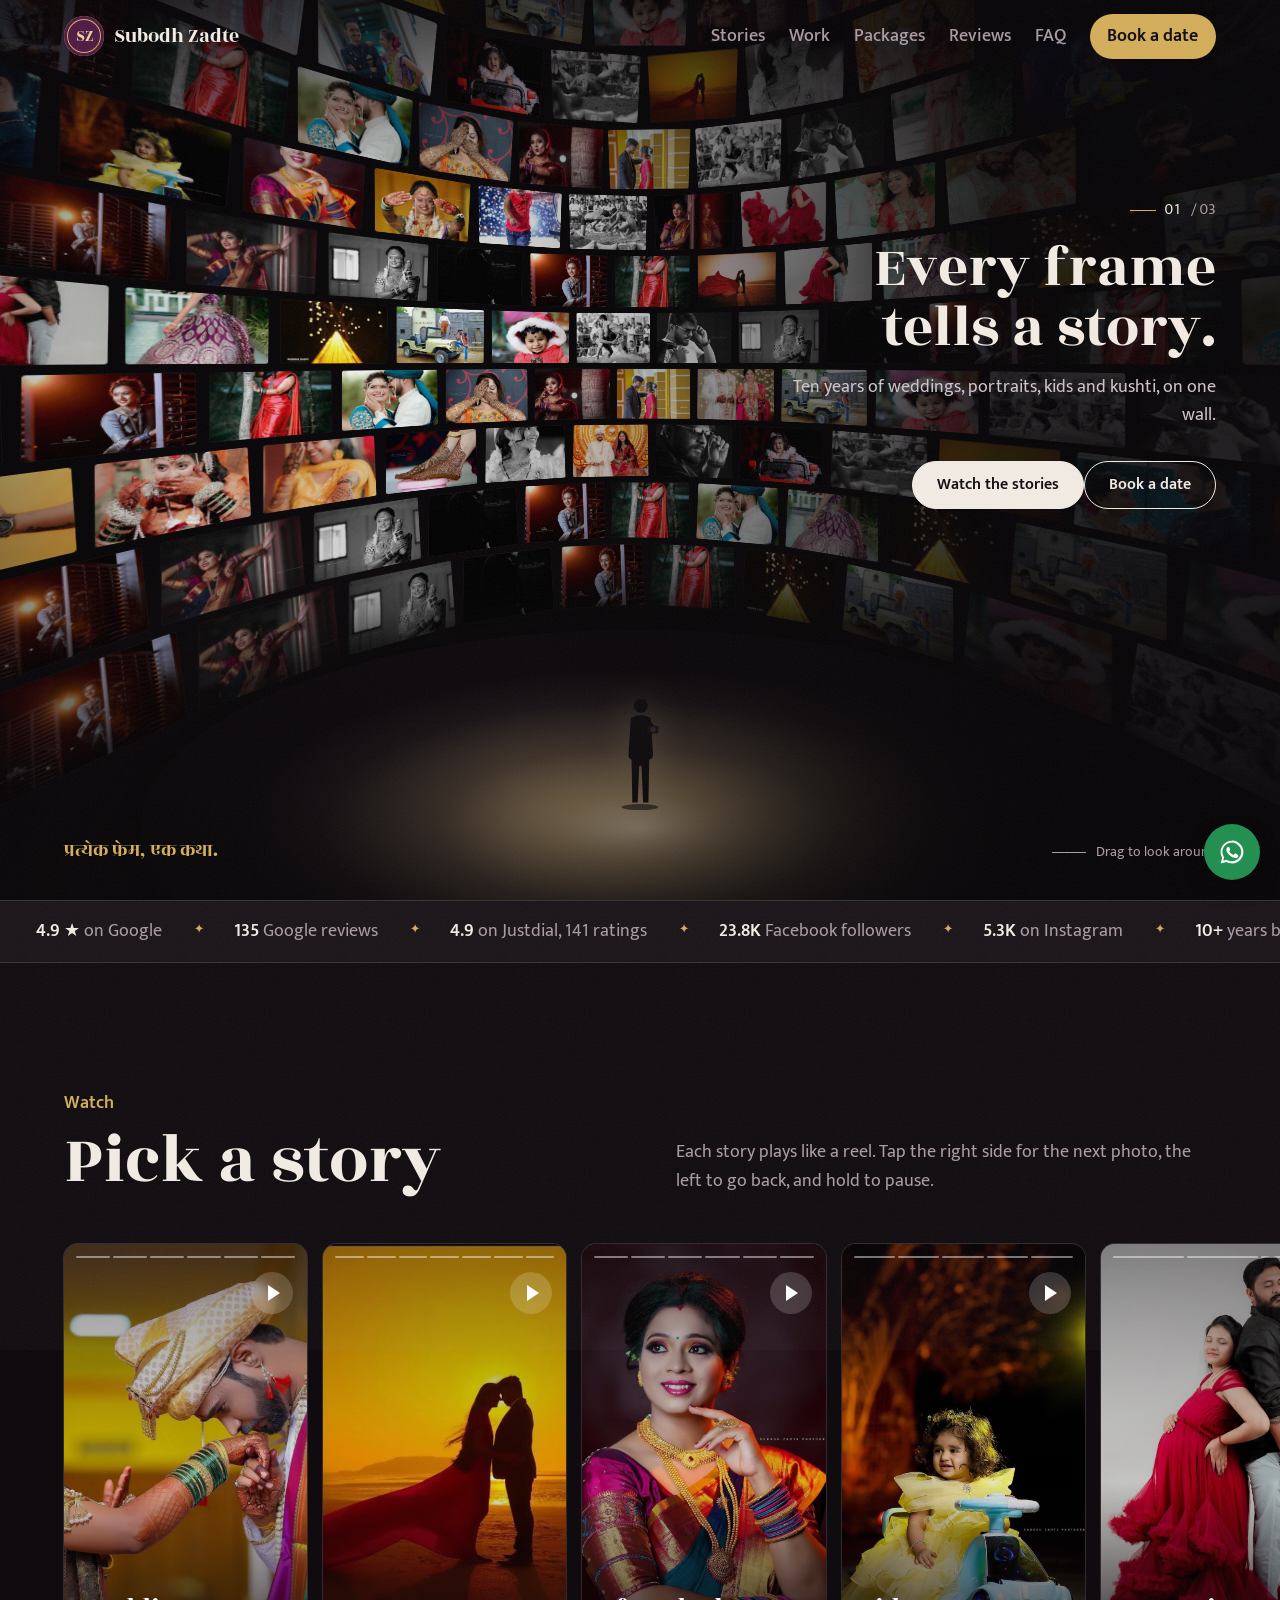
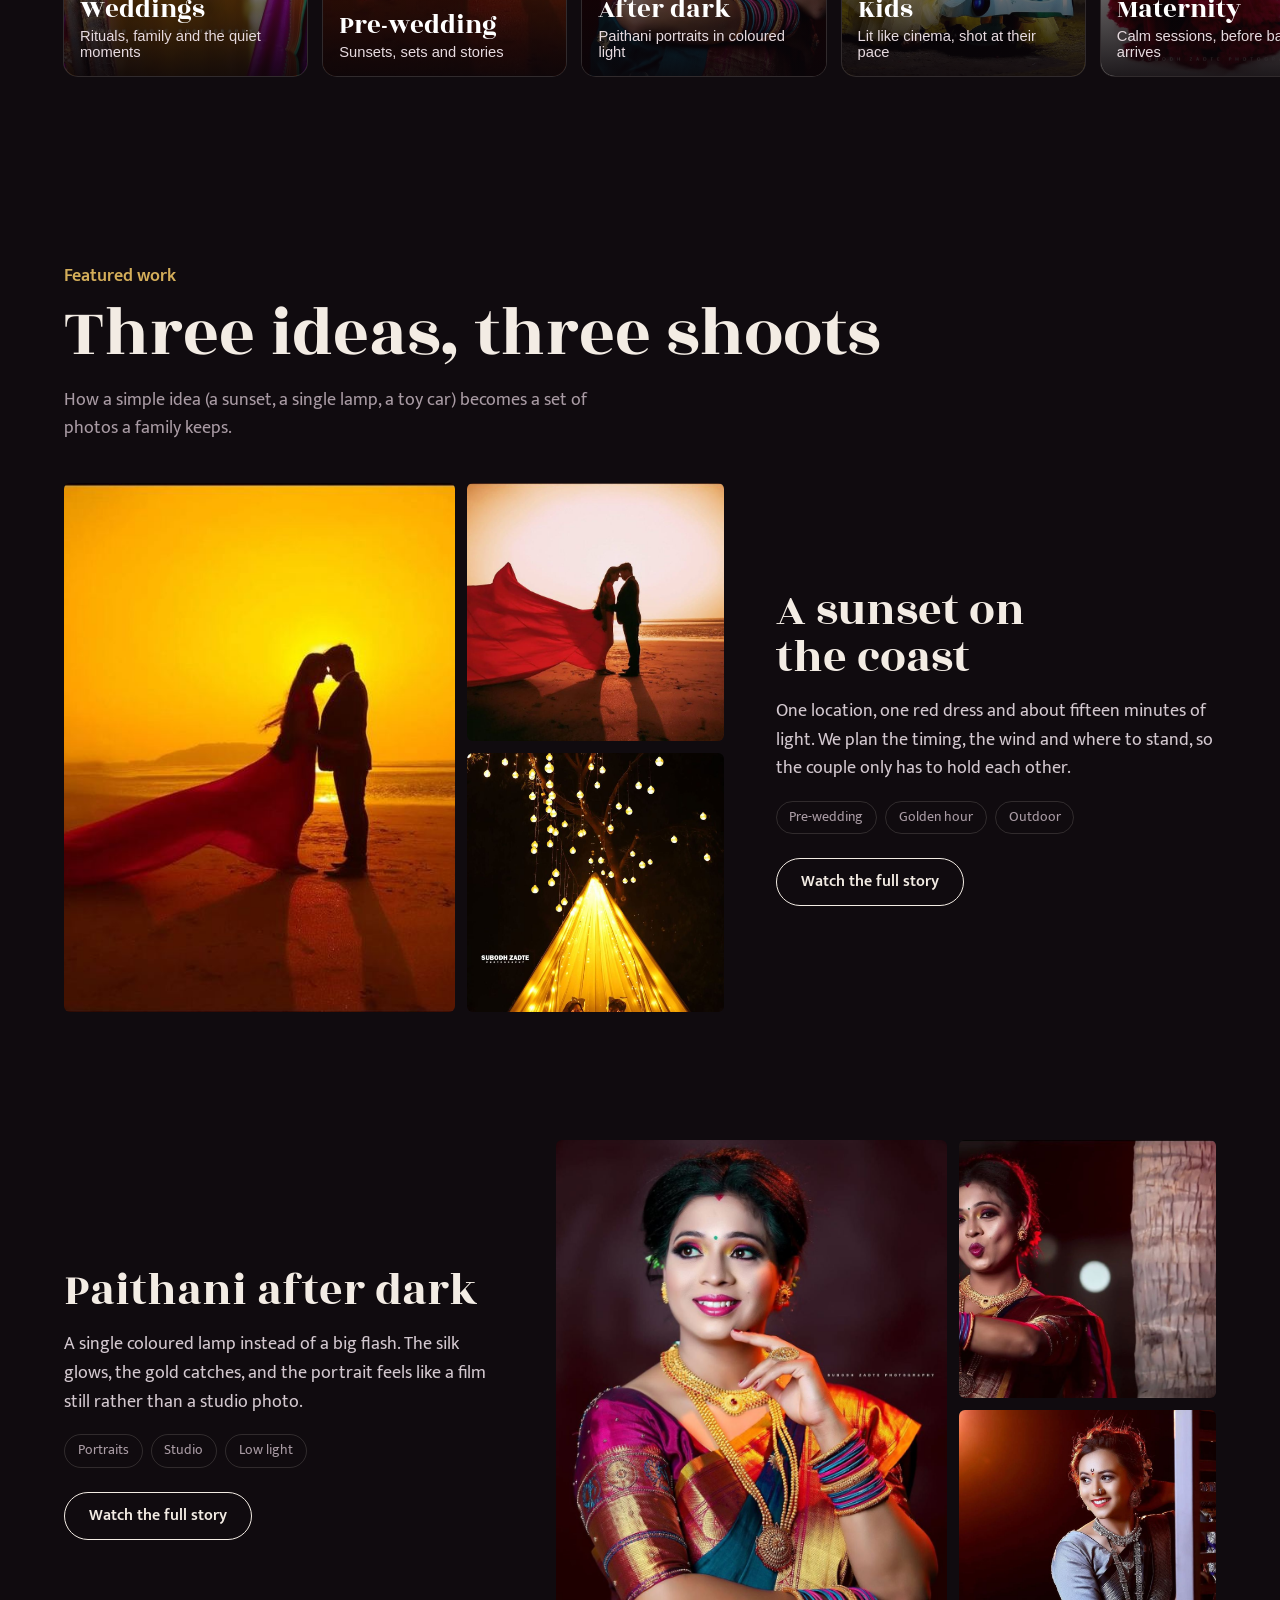
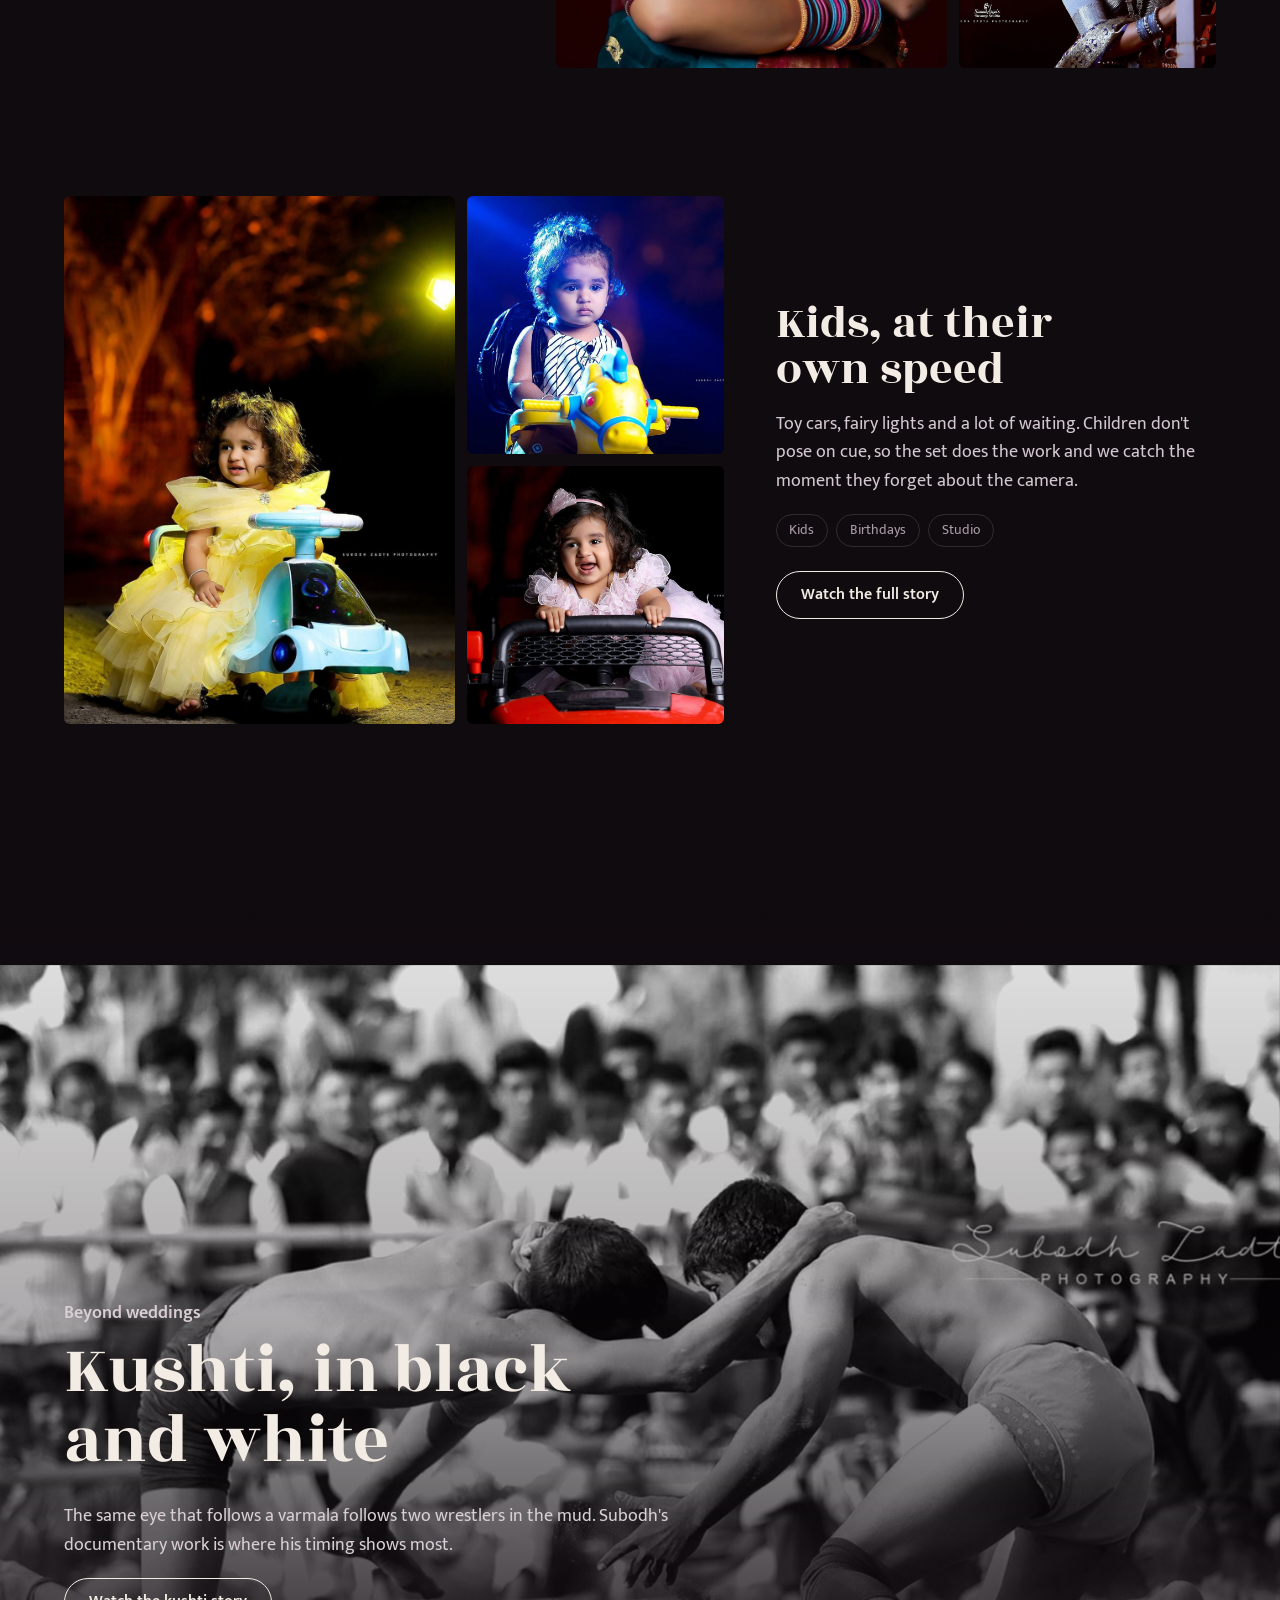
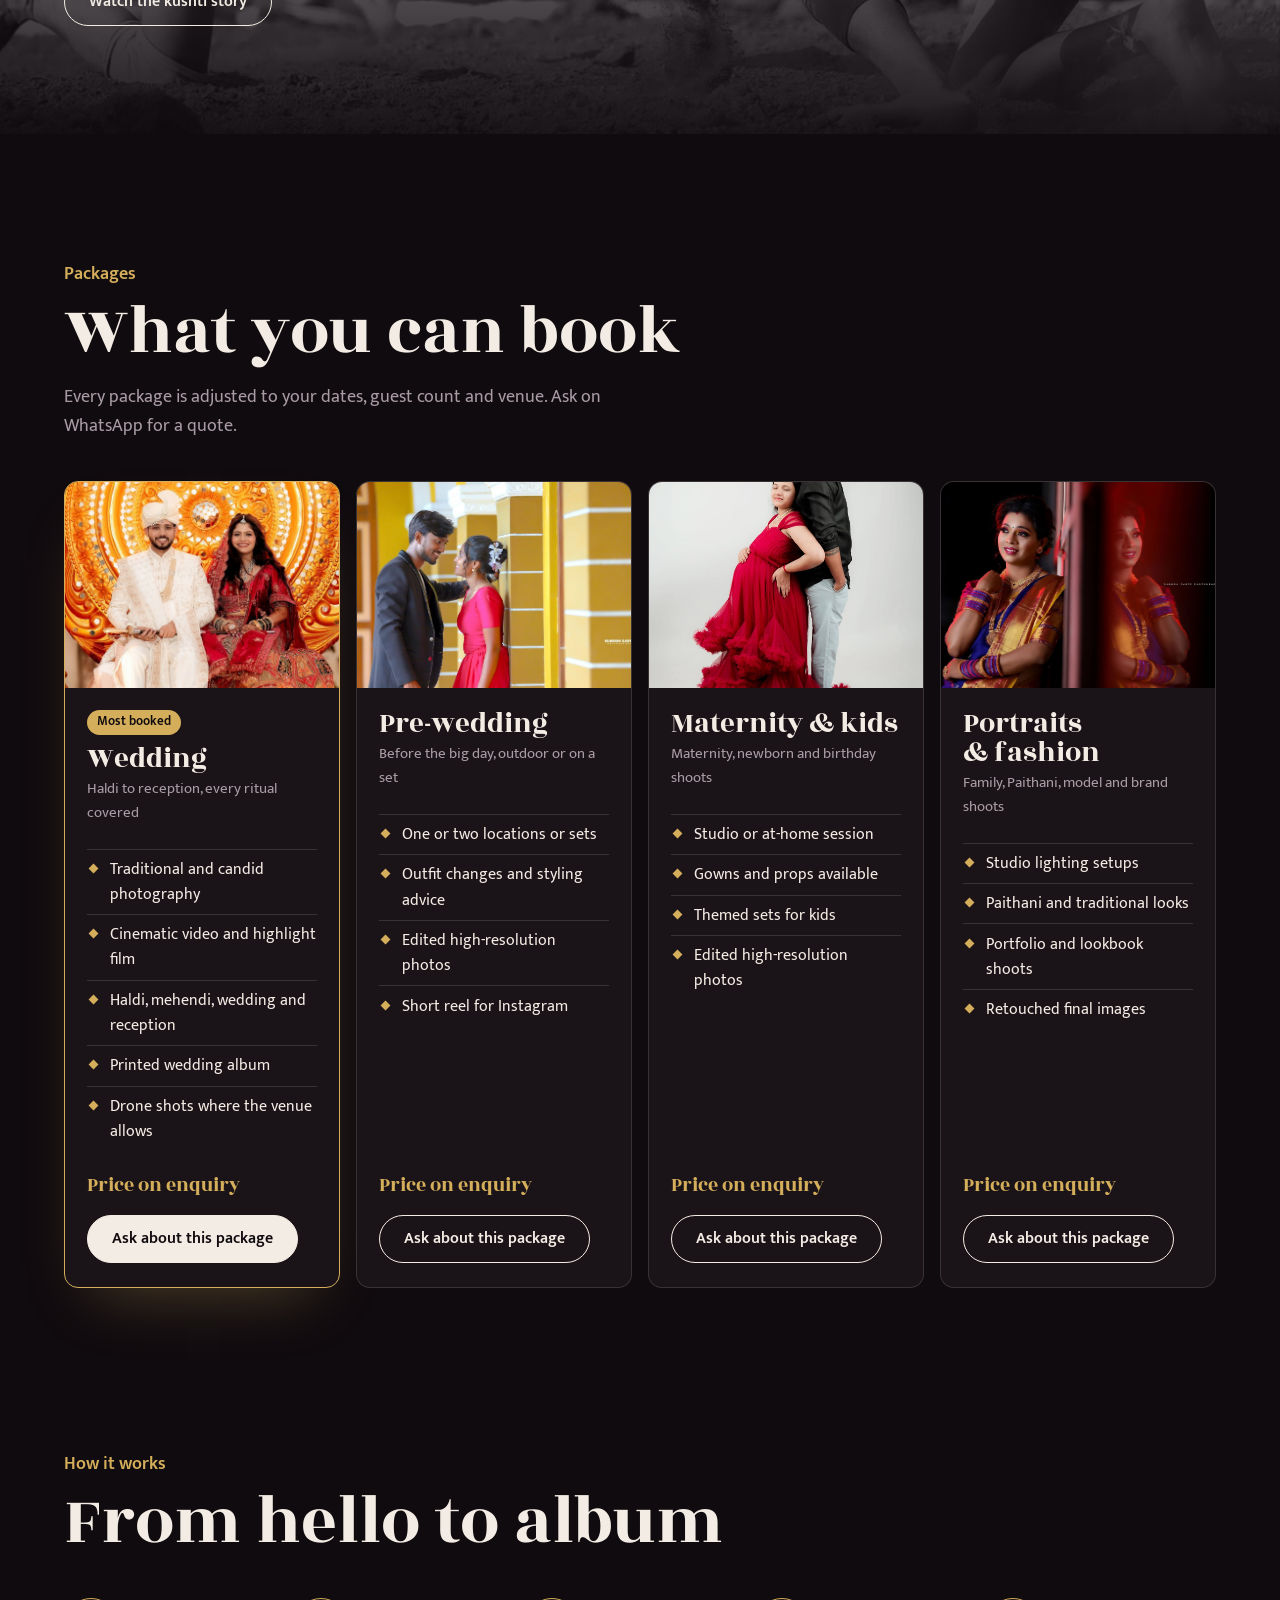
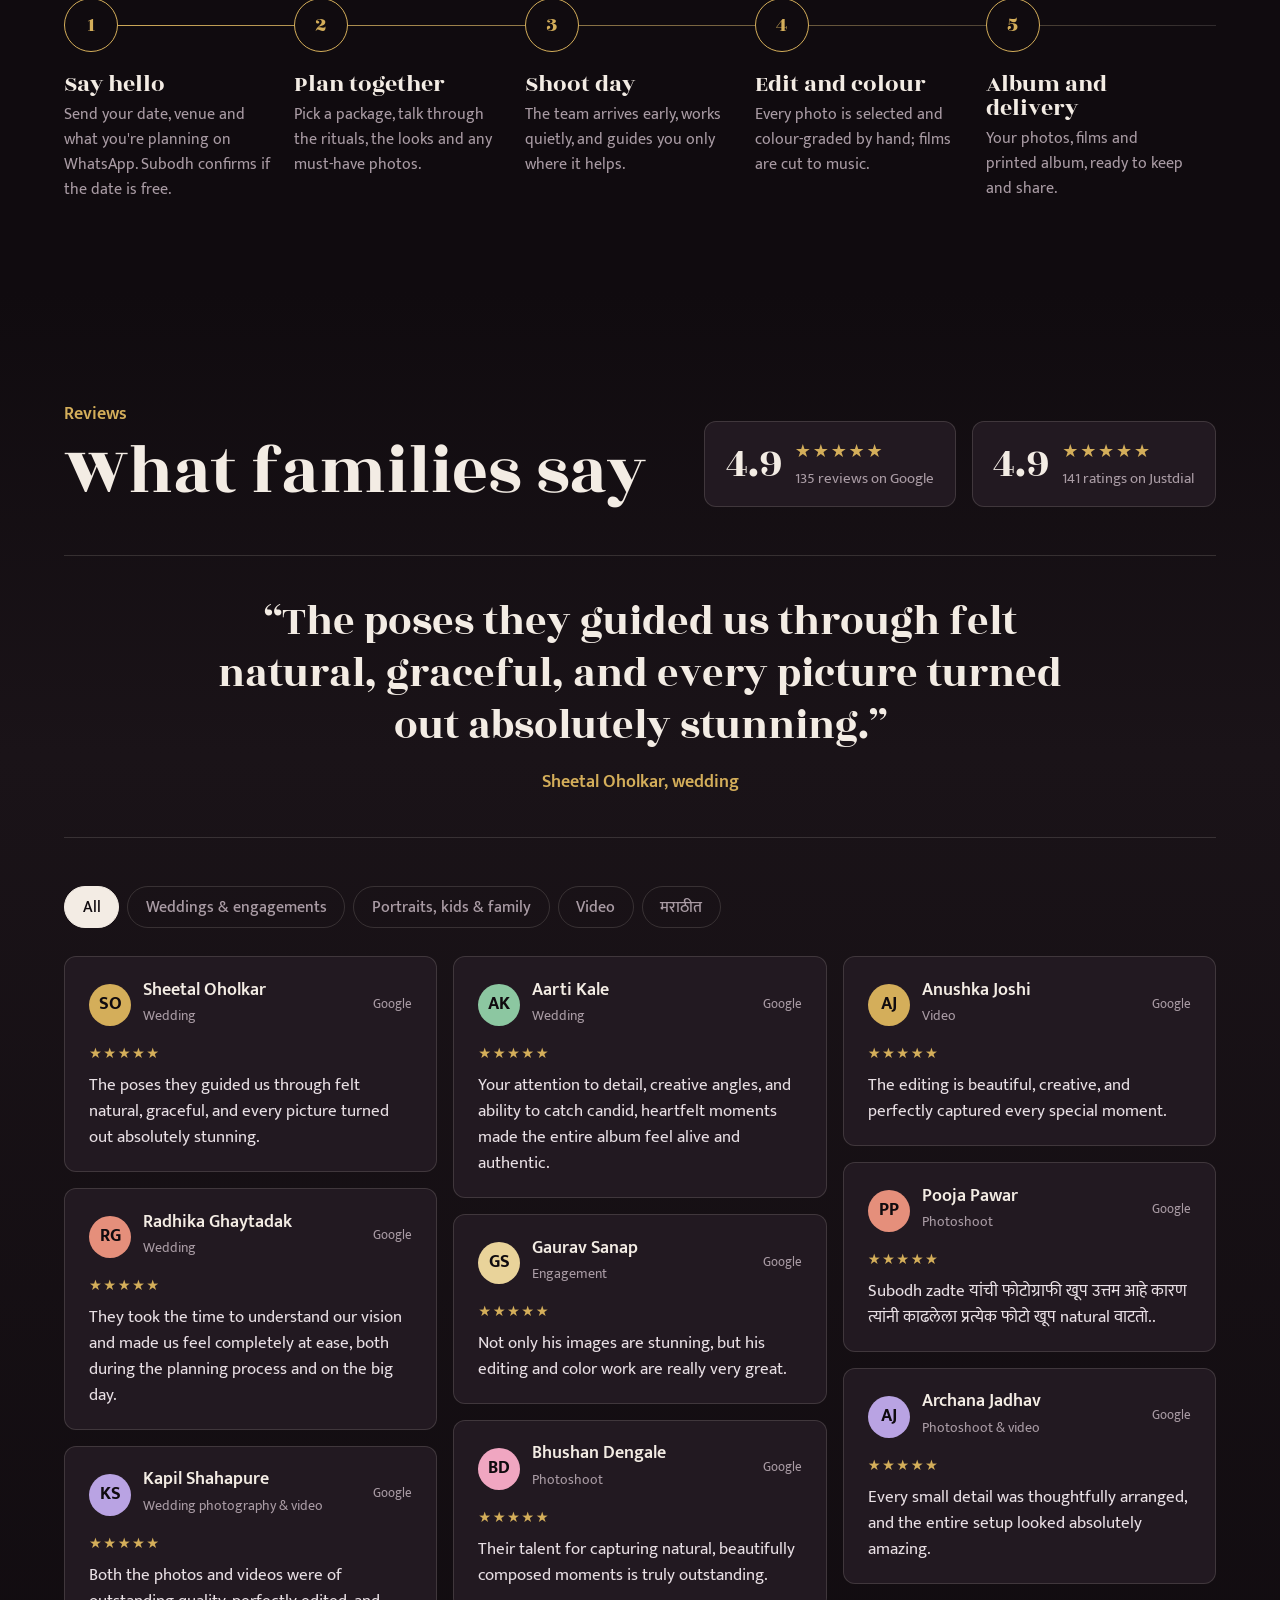
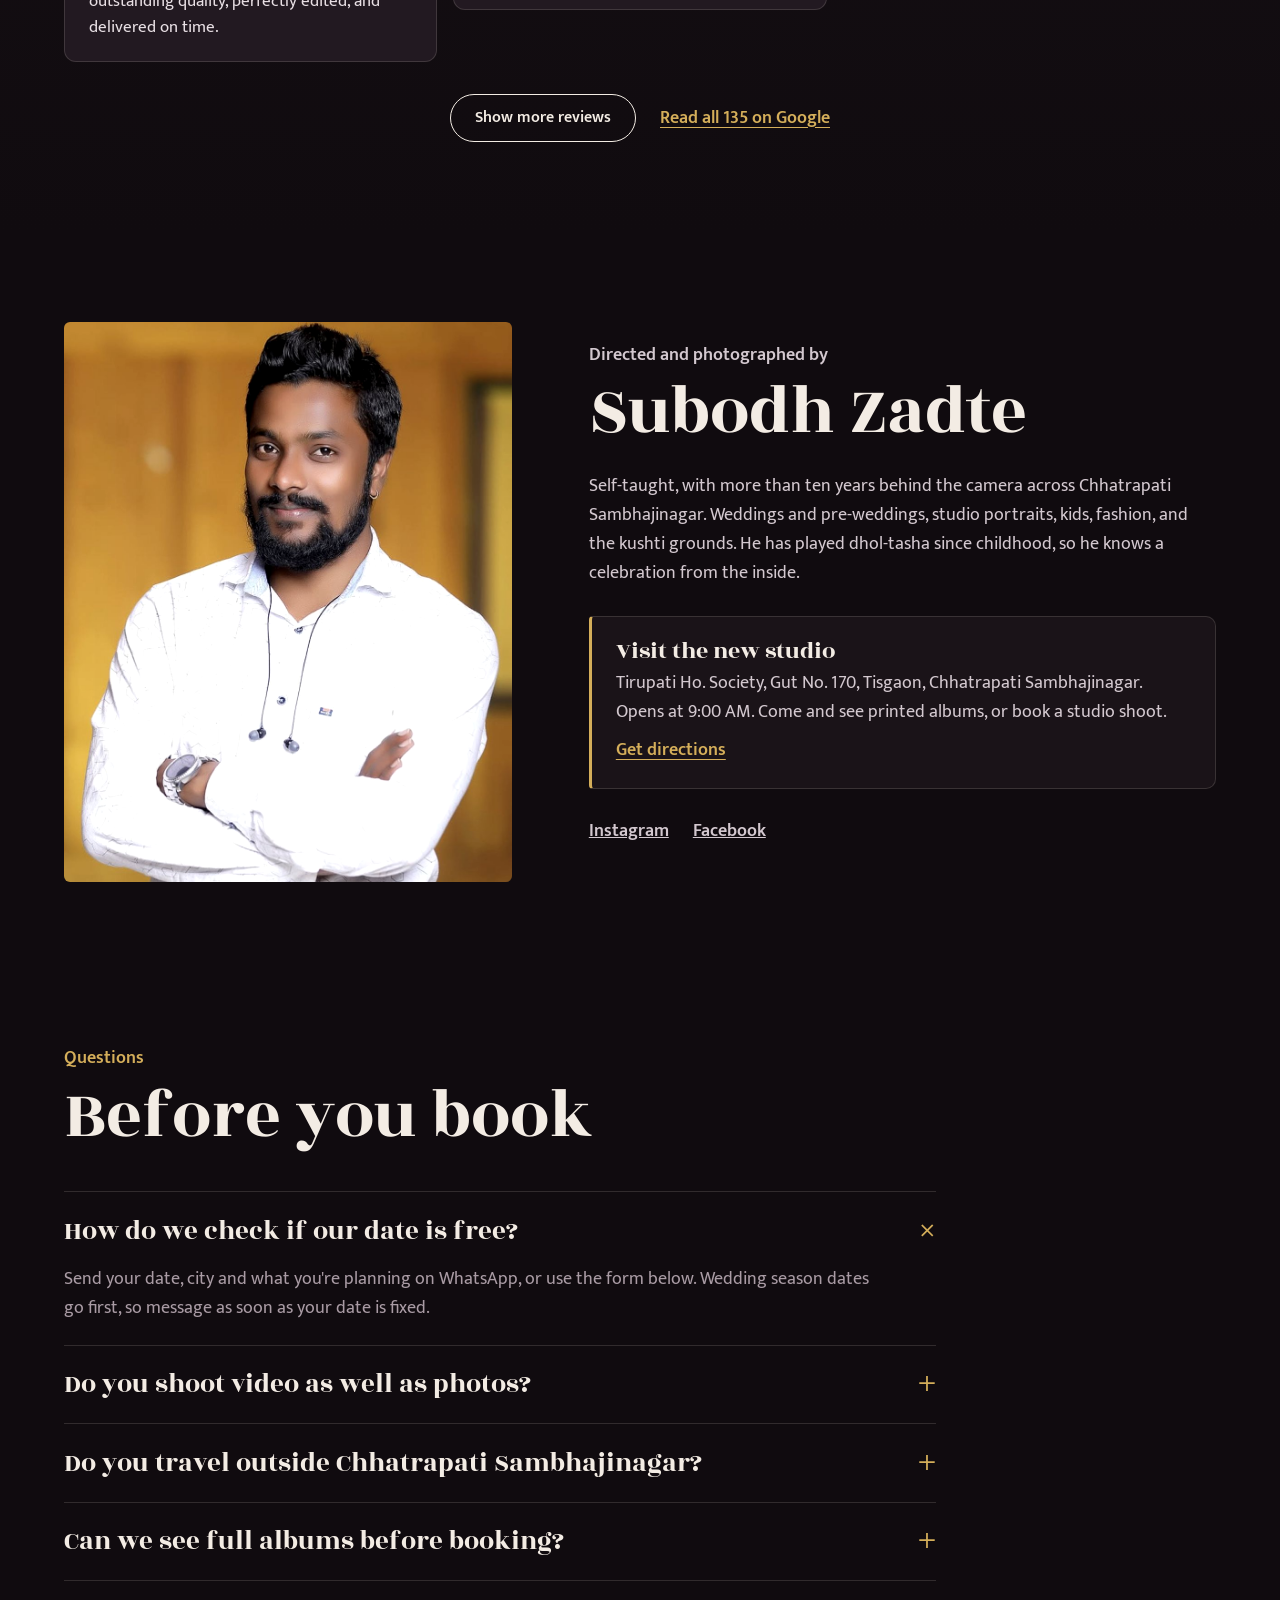
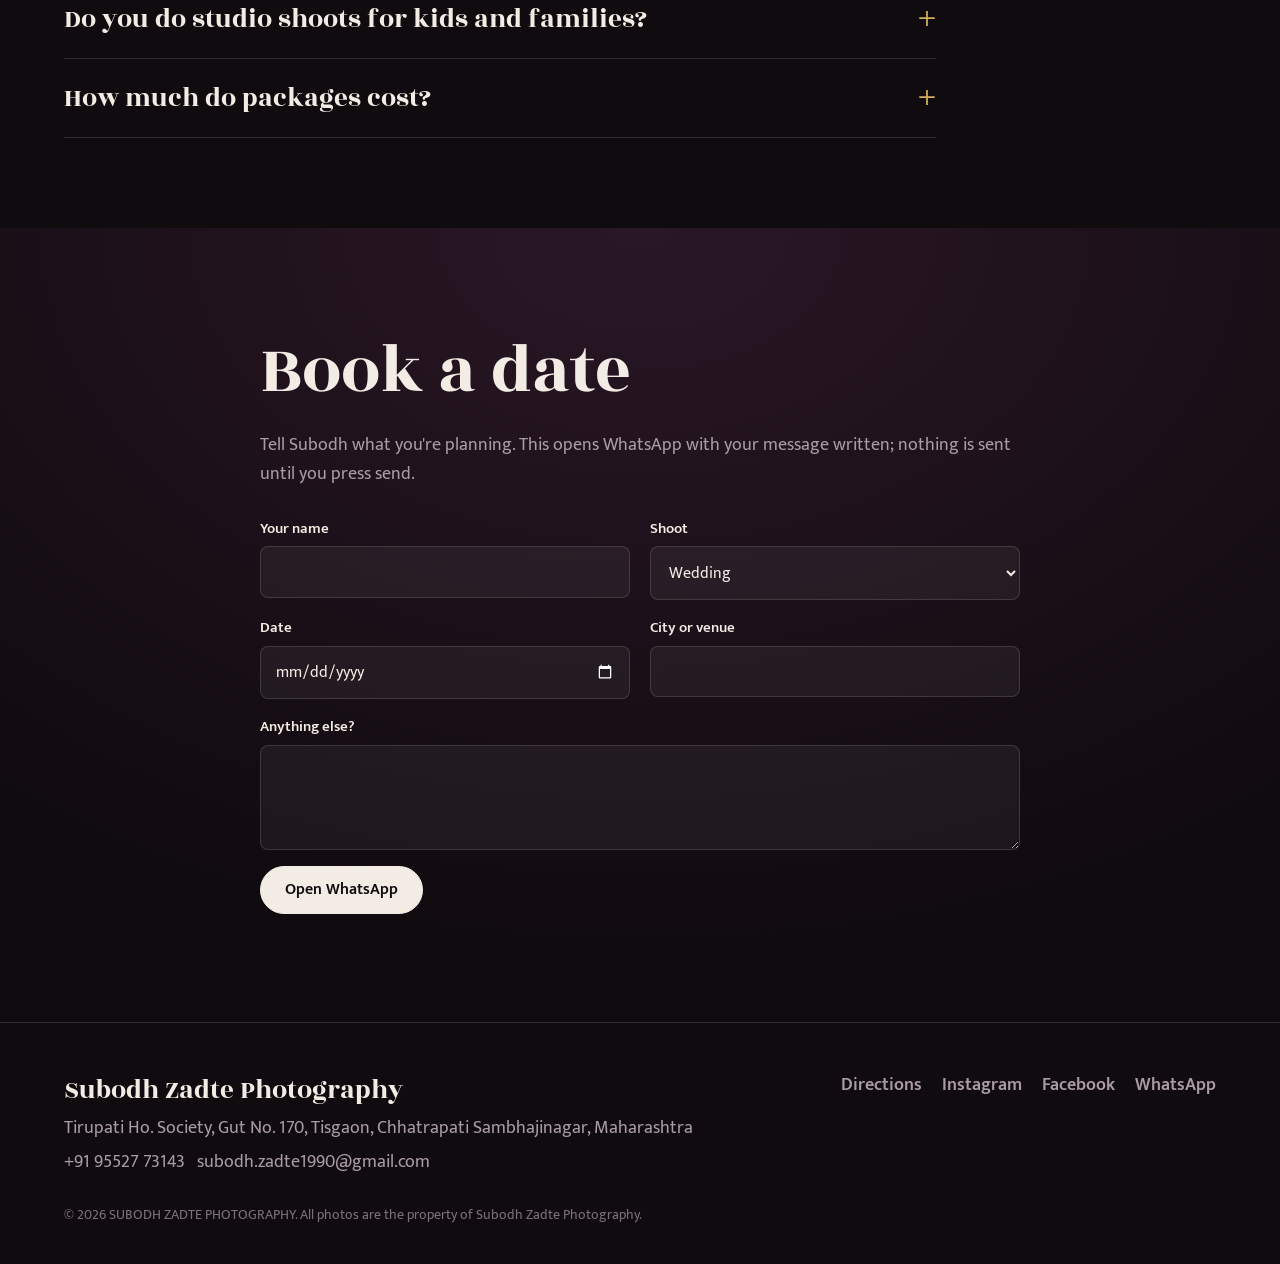
==== commit e09cc675: "hero section updated" ====
--- a/gallery.html
+++ b/gallery.html
@@ -31,19 +31,42 @@
   </header>
 
   <main id="top">
-    <!-- 1. HERO: letterboxed film -->
-    <section class="film" aria-label="Featured photographs">
-      <div class="bar-top" aria-hidden="true"><span></span><span class="tc" id="tc">00:00:00:00</span></div>
-      <div class="screen">
-        <div class="shots" id="shots"></div>
-        <div class="title">
-          <p class="mr" lang="mr">प्रत्येक फ्रेम, एक कथा.</p>
-          <h1>Every frame <em>tells a story</em></h1>
-          <p class="sub">Weddings, portraits, kids and documentary work from Chhatrapati Sambhajinagar, shot like cinema.</p>
-          <div class="actions"><a class="btn" href="#stories">Watch the stories</a><a class="btn ghost" href="#book">Book a date</a></div>
-        </div>
-      </div>
-      <div class="bar-bottom" aria-hidden="true"><span>Now showing: <b id="nowShowing">Pre-wedding</b></span><span id="reelNo">Frame 1 of 5</span></div>
+    <!-- 1. HERO: a room lined with photographs -->
+    <section class="room" id="room" aria-label="A wall of Subodh Zadte's photographs">
+      <div class="room-scene" id="roomScene">
+        <div class="room-wall" id="roomWall"></div>
+      </div>
+      <div class="room-floor" aria-hidden="true"></div>
+      <svg class="room-figure" viewBox="0 0 60 150" aria-hidden="true">
+        <ellipse cx="30" cy="146" rx="24" ry="4" fill="#000" opacity=".55"/>
+        <circle cx="31" cy="14" r="9" fill="#120c10"/>
+        <path d="M18 30 Q31 22 44 30 L47 78 Q46 84 42 84 L41 140 L34 140 L32 92 L29 92 L27 140 L20 140 L19 84 Q15 83 15 78 Z" fill="#120c10"/>
+        <path d="M44 34 L52 46 L44 52 Z" fill="#120c10"/>
+        <rect x="40" y="40" width="14" height="10" rx="2" fill="#1d151b"/>
+        <circle cx="47" cy="45" r="3.4" fill="#3a2c35"/>
+      </svg>
+      <div class="room-shade" aria-hidden="true"></div>
+
+      <div class="room-copy">
+        <p class="room-count"><span class="dash" aria-hidden="true"></span><span id="roomNo">01</span> / 03</p>
+        <div class="room-lines" aria-live="polite">
+          <div class="room-line on">
+            <h1>Every frame tells a story.</h1>
+            <p>Ten years of weddings, portraits, kids and kushti, on one wall.</p>
+          </div>
+          <div class="room-line">
+            <p class="h">Lift a frame off the wall.</p>
+            <p>Tap any photo to see it full size. Drag to turn the room.</p>
+          </div>
+          <div class="room-line">
+            <p class="h">Your story goes up next.</p>
+            <p>Check your date with Subodh on WhatsApp.</p>
+          </div>
+        </div>
+        <div class="actions"><a class="btn" href="#stories">Watch the stories</a><a class="btn ghost" href="#book">Book a date</a></div>
+      </div>
+      <p class="room-mr" lang="mr">प्रत्येक फ्रेम, एक कथा.</p>
+      <p class="room-hint" aria-hidden="true">Drag to look around</p>
     </section>
 
     <!-- 2. TICKER -->
--- a/css/gallery.css
+++ b/css/gallery.css
@@ -67,22 +67,47 @@
 .head h2 { margin: 0; }
 .head > p { color: var(--muted); max-width: 30em; margin: 0; }
 
-/* 1. Hero */
-.film { height: 100svh; min-height: 560px; display: grid; grid-template-rows: 11vh 1fr 11vh; background: #000; }
-.bar-top, .bar-bottom { display: flex; justify-content: space-between; align-items: center; padding: 0 var(--pad); font-size: .9rem; color: var(--muted); font-variant-numeric: tabular-nums; }
-.bar-top { align-items: flex-end; padding-bottom: .6rem; }
-.bar-bottom b { color: var(--ink); font-weight: 600; }
-.screen { position: relative; overflow: hidden; }
-.shots img { position: absolute; inset: 0; width: 100%; height: 100%; object-fit: cover; opacity: 0; transition: opacity 1.6s ease; }
-.shots img.on { opacity: 1; }
-@media (prefers-reduced-motion: no-preference) { .shots img.on { animation: push 7s ease-out both; } @keyframes push { from { transform: scale(1.1); } } }
-.screen::after { content: ""; position: absolute; inset: 0; background: linear-gradient(90deg, rgba(0,0,0,.72) 0%, rgba(0,0,0,.25) 55%, rgba(0,0,0,0) 80%), linear-gradient(0deg, rgba(0,0,0,.45), transparent 40%); }
-.title { position: absolute; z-index: 2; left: var(--pad); bottom: 8%; max-width: min(640px, 86vw); }
-.mr { font: clamp(1.1rem, 1.8vw, 1.4rem) var(--display); color: var(--gold); margin-bottom: .4rem; }
-.title h1 { font-size: clamp(3rem, 7.5vw, 6.4rem); line-height: .95; }
-.title h1 em { font-style: normal; display: block; color: var(--gold); }
-.sub { font-size: 1.15rem; color: #E2D8DE; max-width: 30em; }
-.actions { display: flex; flex-wrap: wrap; gap: .75rem; }
+/* 1. Hero: a dome of photographs around the viewer, spotlight on the floor */
+.room { position: relative; height: 100svh; min-height: 600px; overflow: hidden; background: radial-gradient(120% 80% at 50% 100%, #1a1217 0%, #070507 60%); user-select: none; }
+.room-scene { position: absolute; inset: 0; perspective: var(--persp, 800px); perspective-origin: 50% 40%; cursor: grab; touch-action: pan-y; }
+.room-scene.drag { cursor: grabbing; }
+.room-wall { position: absolute; left: 50%; top: 40%; width: 0; height: 0; transform-style: preserve-3d; }
+.tile {
+  position: absolute; left: calc(var(--tw) / -2); top: calc(var(--th) / -2); width: var(--tw); height: var(--th);
+  padding: 0; border: 0; border-radius: 3px; overflow: hidden; background: #1A1318; cursor: pointer;
+  backface-visibility: hidden; box-shadow: 0 0 0 1px rgba(255,255,255,.04); transition: transform .45s var(--ease);
+}
+.tile img { width: 100%; height: 100%; object-fit: cover; pointer-events: none; filter: brightness(var(--lit, .9)); transition: filter .3s; }
+.tile:hover img, .tile:focus-visible img { filter: brightness(1.15); }
+.tile:hover { --lift: 70px; z-index: 2; box-shadow: 0 20px 40px rgba(0,0,0,.6), 0 0 0 2px var(--gold); }
+.tile.off { visibility: hidden; }
+.room-floor {
+  position: absolute; left: 50%; bottom: -14vh; width: min(1100px, 78vw); height: 44vh; transform: translateX(-50%); pointer-events: none; border-radius: 50%;
+  background: radial-gradient(50% 50% at 50% 50%, #E6D3AE 0%, #A88E66 16%, #4E3F33 40%, #1A1316 64%, #0C080B 80%);
+  box-shadow: 0 -10px 60px 30px rgba(7, 5, 7, .9);
+}
+.room-figure { position: absolute; left: 50%; bottom: 10vh; width: clamp(34px, 3.6vw, 52px); transform: translateX(-50%); pointer-events: none; filter: drop-shadow(0 0 18px rgba(255, 230, 180, .25)); }
+.room-shade { position: absolute; inset: 0; pointer-events: none; background:
+  radial-gradient(70% 60% at 50% 45%, transparent 55%, rgba(7, 5, 7, .7) 100%),
+  linear-gradient(90deg, rgba(7,5,7,0) 40%, rgba(7,5,7,.88) 78%),
+  linear-gradient(180deg, rgba(7,5,7,.55) 0%, transparent 18%); }
+.room-copy { position: absolute; z-index: 3; right: var(--pad); top: 22vh; width: min(460px, 86vw); text-align: right; }
+.room-count { display: flex; justify-content: flex-end; align-items: center; gap: .6rem; color: var(--muted); font-size: .95rem; font-variant-numeric: tabular-nums; margin-bottom: 1rem; }
+.room-count .dash { width: 26px; height: 1px; background: var(--gold); }
+.room-count span#roomNo { color: var(--ink); }
+.room-lines { display: grid; }
+.room-line { grid-area: 1 / 1; opacity: 0; transform: translateY(10px); transition: opacity .7s ease, transform .7s var(--ease); pointer-events: none; }
+.room-line.on { opacity: 1; transform: none; pointer-events: auto; }
+.room-line h1, .room-line .h { font: clamp(2.4rem, 4.6vw, 4.2rem)/1.02 var(--display); margin: 0 0 .9rem; color: var(--ink); text-wrap: balance; }
+.room-line p:not(.h) { color: #CFC3CA; font-size: 1.1rem; margin: 0; }
+.room-copy .actions { justify-content: flex-end; margin-top: 2rem; }
+.room-mr { position: absolute; z-index: 3; left: var(--pad); bottom: 4vh; margin: 0; font: 1.2rem var(--display); color: var(--gold); }
+.room-hint { position: absolute; z-index: 3; right: var(--pad); bottom: 4vh; margin: 0; font-size: .9rem; color: var(--muted); display: flex; align-items: center; gap: .6rem; }
+.room-hint::before { content: ""; width: 34px; height: 1px; background: var(--muted); }
+@media (prefers-reduced-motion: no-preference) {
+  .room-scene { animation: roomIn 2.2s var(--ease) both; }
+  @keyframes roomIn { from { opacity: 0; } }
+}
 
 /* 2. Ticker */
 .ticker { overflow: hidden; border-block: 1px solid var(--line); background: var(--panel); }
@@ -263,6 +288,15 @@
 .frame-view[open] { display: grid; }
 .frame-view img { max-width: 100%; max-height: 100%; object-fit: contain; }
 .frame-view .v-close { position: absolute; top: 14px; right: 14px; z-index: 2; }
+.frame-view.peek { background: rgba(7, 5, 7, .88); }
+.frame-view.peek img { max-width: 88vw; max-height: 84vh; border-radius: 6px; box-shadow: 0 40px 90px rgba(0,0,0,.7), 0 0 0 1px rgba(212,174,90,.35); }
+.frame-timer { display: none; position: absolute; left: 0; top: 0; height: 3px; width: 100%; background: var(--gold); transform-origin: left; }
+.frame-view.peek .frame-timer { display: block; animation: peekTime 3s linear both; }
+@keyframes peekTime { from { transform: scaleX(1); } to { transform: scaleX(0); } }
+@media (prefers-reduced-motion: no-preference) {
+  .frame-view.peek[open] img { animation: peekIn .45s var(--ease) both; }
+  @keyframes peekIn { from { opacity: 0; transform: scale(.82); } }
+}
 
 /* Narrow screens */
 @media (max-width: 1100px) {
@@ -274,10 +308,12 @@
 }
 @media (max-width: 860px) {
   .top nav a:not(.cta) { display: none; }
-  .film { grid-template-rows: 76px 1fr 52px; }
-  .bar-top { visibility: hidden; }
-  .title { bottom: 6%; }
-  .title .btn.ghost { display: none; }
+  .room-copy { left: var(--pad); right: var(--pad); width: auto; top: auto; bottom: 9vh; text-align: left; }
+  .room-count, .room-copy .actions { justify-content: flex-start; }
+  .room-shade { background: radial-gradient(80% 60% at 50% 35%, transparent 45%, rgba(7,5,7,.75) 100%), linear-gradient(0deg, rgba(7,5,7,.92) 0%, rgba(7,5,7,.55) 38%, transparent 62%), linear-gradient(180deg, rgba(7,5,7,.55) 0%, transparent 16%); }
+  .room-copy .btn.ghost, .room-hint, .room-mr { display: none; }
+  .room-figure { bottom: 44vh; }
+  .room-floor { width: 160vw; height: 24vh; bottom: 35vh; }
   .spread, .spread.alt { grid-template-columns: minmax(0, 1fr); }
   .spread.alt .sp-photos { order: 0; }
   .director { grid-template-columns: minmax(0, 1fr); }
